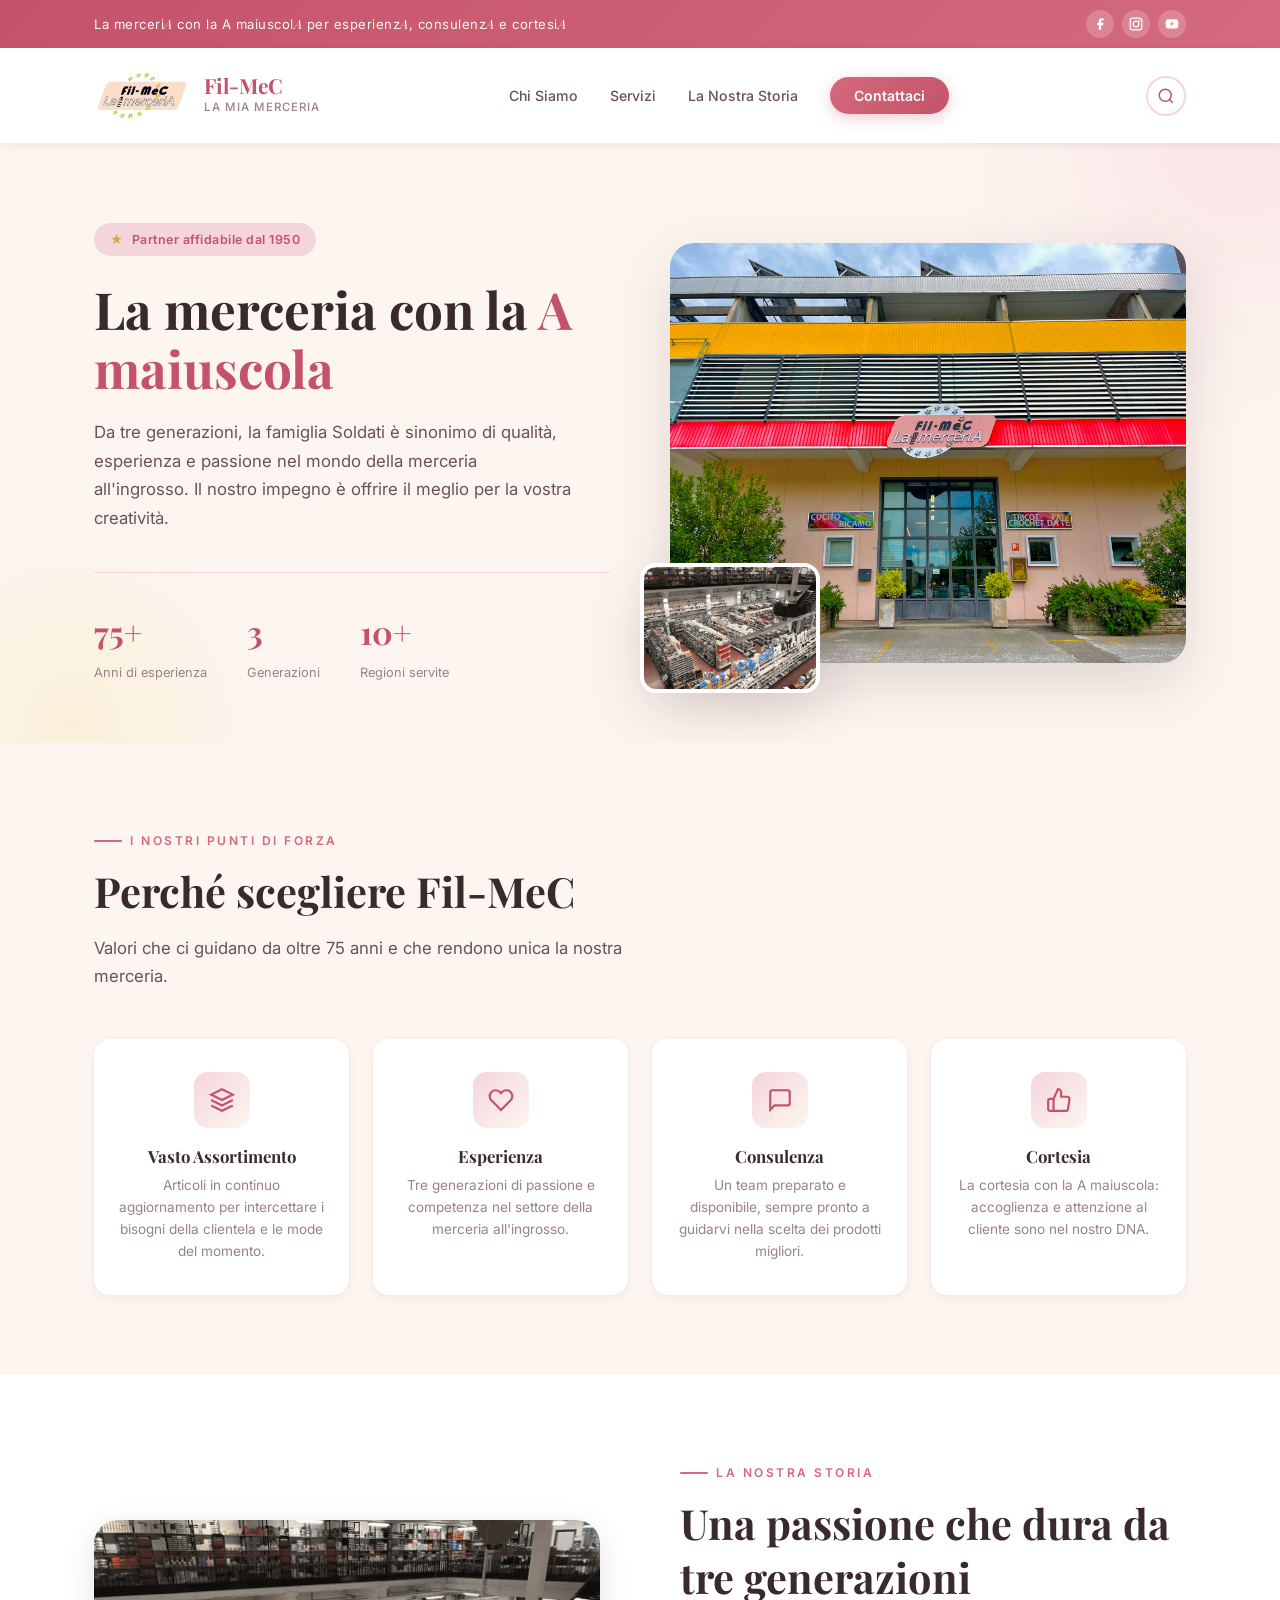
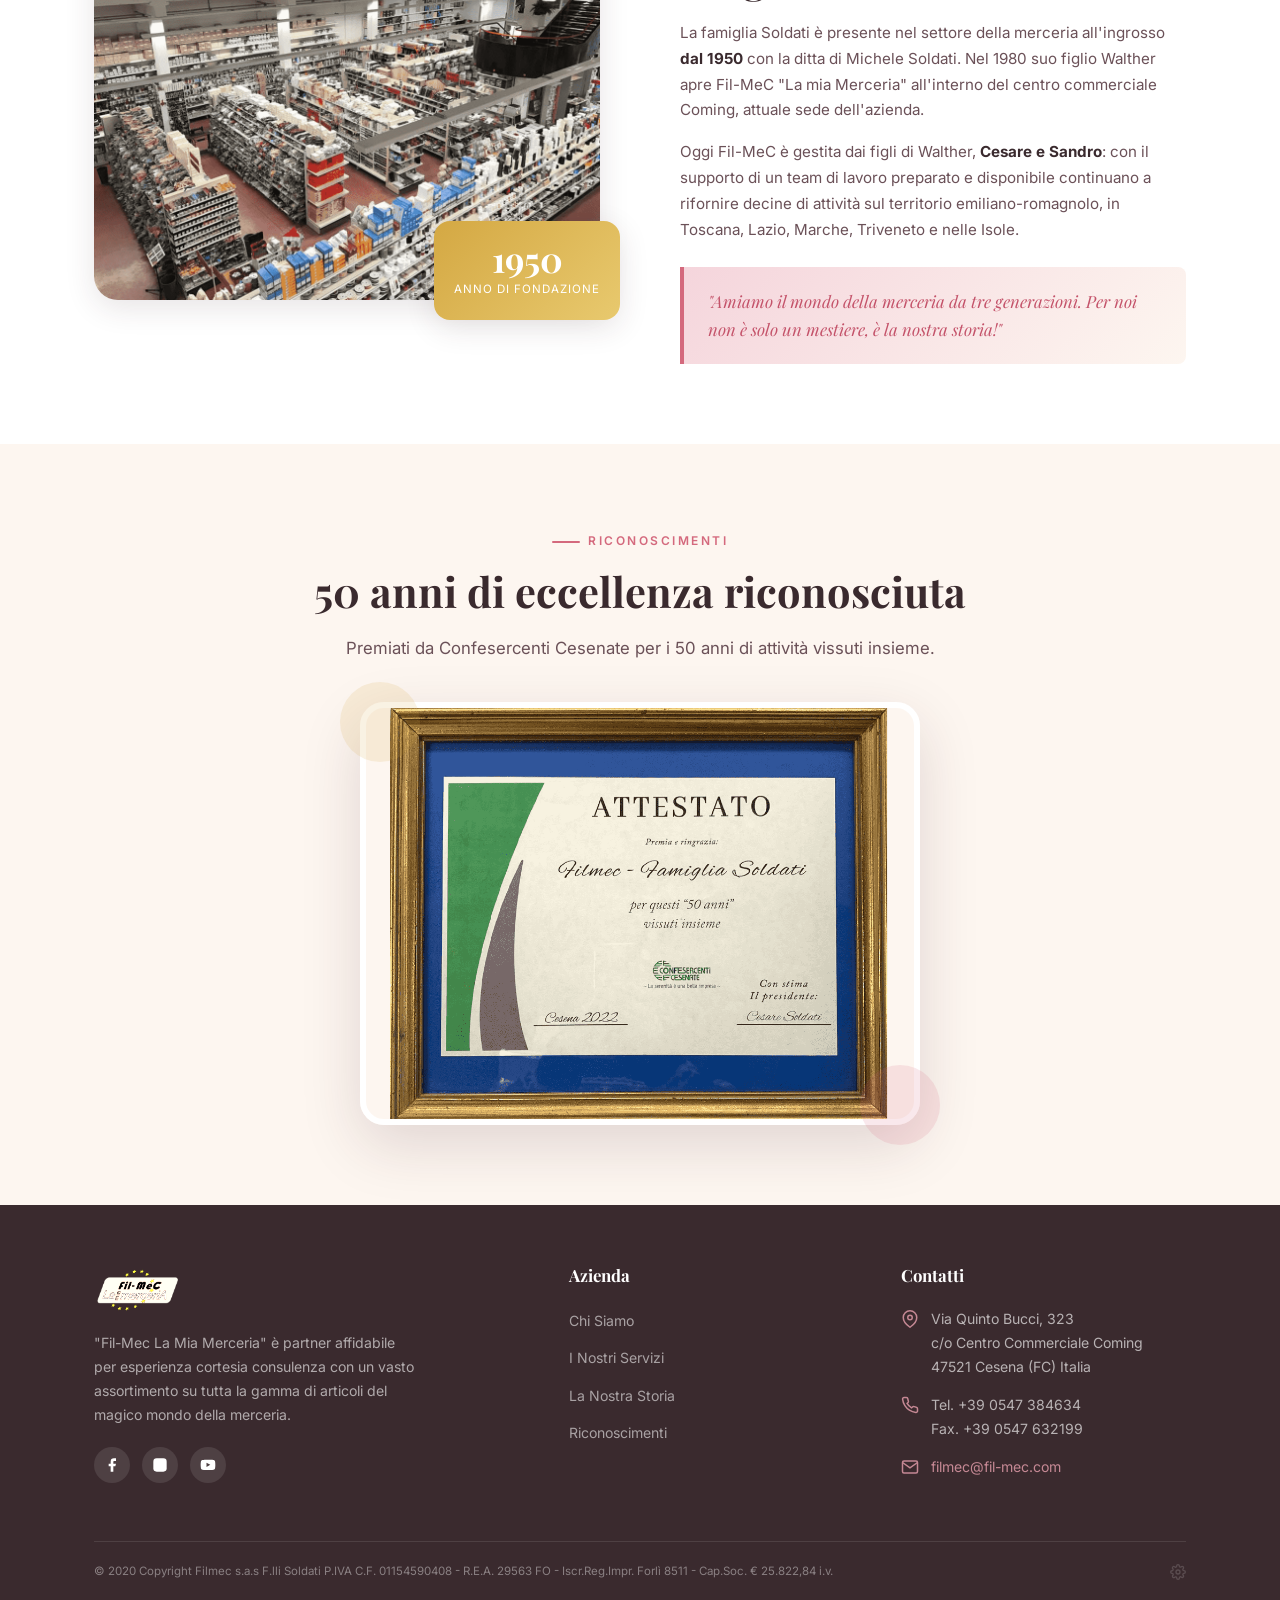
==== index.html @ 7000df86 "first commit" ====
<!DOCTYPE html>
<html lang="it">

<head>
  <meta charset="UTF-8">
  <meta name="viewport" content="width=device-width, initial-scale=1.0">
  <meta name="description"
    content="Fil-MeC La Mia Merceria - Merceria all'ingrosso dal 1950. Esperienza, consulenza e cortesia da tre generazioni. Famiglia Soldati, Cesena.">
  <title>Fil-MeC | La Mia MerceriA - Dal 1950</title>
  <link rel="stylesheet" href="styles.css">
</head>

<body>


  <!-- TOPBAR -->
  <div class="topbar">
    <div class="container">
      <span class="topbar-text">La merceri<em>A</em> con la A maiuscol<em>A</em> per esperienz<em>A</em>,
        consulenz<em>A</em> e cortesi<em>A</em></span>
      <div class="topbar-socials">
        <a href="https://www.facebook.com/FilMec" aria-label="Facebook" target="_blank" rel="noopener noreferrer">
          <svg viewBox="0 0 24 24" width="14" height="14" fill="white" stroke="none">
            <path d="M18 2h-3a5 5 0 0 0-5 5v3H7v4h3v8h4v-8h3l1-4h-4V7a1 1 0 0 1 1-1h3z" />
          </svg>
        </a>
        <a href="https://www.instagram.com/filmecmerceria/" aria-label="Instagram" target="_blank" rel="noopener noreferrer">
          <svg viewBox="0 0 24 24" width="14" height="14" fill="none" stroke="white" stroke-width="2">
            <rect x="2" y="2" width="20" height="20" rx="5" />
            <circle cx="12" cy="12" r="5" />
            <circle cx="17.5" cy="6.5" r="1.5" fill="white" stroke="none" />
          </svg>
        </a>
        <a href="https://www.youtube.com/channel/UC3NHZdohU-Z2zlPI6RCaaJg" aria-label="YouTube" target="_blank" rel="noopener noreferrer">
          <svg viewBox="0 0 24 24" width="14" height="14" fill="white" stroke="none">
            <path
              d="M22.54 6.42a2.78 2.78 0 0 0-1.94-2C18.88 4 12 4 12 4s-6.88 0-8.6.46a2.78 2.78 0 0 0-1.94 2A29 29 0 0 0 1 11.75a29 29 0 0 0 .46 5.33A2.78 2.78 0 0 0 3.4 19.1c1.72.46 8.6.46 8.6.46s6.88 0 8.6-.46a2.78 2.78 0 0 0 1.94-2 29 29 0 0 0 .46-5.25 29 29 0 0 0-.46-5.43zM9.75 15.02V8.48l5.75 3.27-5.75 3.27z" />
          </svg>
        </a>
      </div>
    </div>
  </div>

  <!-- HEADER -->
  <header class="header" id="header">
    <div class="container">
      <a href="#" class="logo-wrapper">
        <img src="assets/logo.png" alt="Fil-MeC Logo">
        <div class="logo-text">
          <span class="brand-name">Fil-MeC</span>
          <span class="brand-sub">La Mia MerceriA</span>
        </div>
      </a>
      <nav>
        <ul class="nav-links" id="navLinks">
          <li><a href="#chi-siamo">Chi Siamo</a></li>
          <li><a href="#servizi">Servizi</a></li>
          <li><a href="#storia">La Nostra Storia</a></li>
          <li><a href="#contatti" class="nav-cta">Contattaci</a></li>
        </ul>
      </nav>
      <!-- SEARCH WIDGET -->
      <div class="search-widget" id="searchWidget">
        <button class="search-toggle" id="searchToggle" aria-label="Cerca prodotti">
          <svg viewBox="0 0 24 24" fill="none" stroke="currentColor" stroke-width="2">
            <circle cx="11" cy="11" r="8"/>
            <path d="M21 21l-4.35-4.35"/>
          </svg>
        </button>
        <div class="search-bar" id="searchBar">
          <input type="text" id="searchInput" placeholder="Cerca un prodotto..." autocomplete="off">
          <div class="search-results" id="searchResults"></div>
        </div>
      </div>
      <button class="menu-toggle" id="menuToggle" aria-label="Apri menu">
        <span></span>
        <span></span>
        <span></span>
      </button>
    </div>
    <div class="search-overlay" id="searchOverlay"></div>
  </header>

  <!-- HERO -->
  <section class="hero" id="chi-siamo">
    <div class="container">
      <div class="hero-content">
        <div class="hero-badge">
          <span class="star">★</span> Partner affidabile dal 1950
        </div>
        <h1 class="hero-title">
          La merceria con la <span class="highlight">A maiuscola</span>
        </h1>
        <p class="hero-description">
          Da tre generazioni, la famiglia Soldati è sinonimo di qualità, esperienza e passione nel mondo della merceria
          all'ingrosso. Il nostro impegno è offrire il meglio per la vostra creatività.
        </p>
        <div class="hero-stats">
          <div class="hero-stat">
            <div class="stat-number">75+</div>
            <div class="stat-label">Anni di esperienza</div>
          </div>
          <div class="hero-stat">
            <div class="stat-number">3</div>
            <div class="stat-label">Generazioni</div>
          </div>
          <div class="hero-stat">
            <div class="stat-number">10+</div>
            <div class="stat-label">Regioni servite</div>
          </div>
        </div>
      </div>
      <div class="hero-image">
        <div class="hero-image-main">
          <img src="assets/negozio-front.png" alt="Fil-MeC - Ingresso del negozio">
        </div>
        <div class="hero-image-float">
          <img src="assets/negozio-intern.png" alt="Fil-MeC - Interno del negozio" onclick="openLightbox(this)" style="cursor: zoom-in;">
        </div>
      </div>
    </div>
  </section>

  <!-- FEATURES -->
  <section class="features" id="servizi">
    <div class="container">
      <div class="reveal">
        <span class="section-label">I nostri punti di forza</span>
        <h2 class="section-title">Perché scegliere Fil-MeC</h2>
        <p class="section-subtitle">Valori che ci guidano da oltre 75 anni e che rendono unica la nostra merceria.</p>
      </div>
      <div class="features-grid">
        <div class="feature-card reveal">
          <div class="feature-icon">
            <svg viewBox="0 0 24 24">
              <path d="M12 2L2 7l10 5 10-5-10-5zM2 17l10 5 10-5M2 12l10 5 10-5" />
            </svg>
          </div>
          <h3>Vasto Assortimento</h3>
          <p>Articoli in continuo aggiornamento per intercettare i bisogni della clientela e le mode del momento.</p>
        </div>
        <div class="feature-card reveal">
          <div class="feature-icon">
            <svg viewBox="0 0 24 24">
              <path
                d="M20.84 4.61a5.5 5.5 0 0 0-7.78 0L12 5.67l-1.06-1.06a5.5 5.5 0 0 0-7.78 7.78l1.06 1.06L12 21.23l7.78-7.78 1.06-1.06a5.5 5.5 0 0 0 0-7.78z" />
            </svg>
          </div>
          <h3>Esperienza</h3>
          <p>Tre generazioni di passione e competenza nel settore della merceria all'ingrosso.</p>
        </div>
        <div class="feature-card reveal">
          <div class="feature-icon">
            <svg viewBox="0 0 24 24">
              <path d="M21 15a2 2 0 0 1-2 2H7l-4 4V5a2 2 0 0 1 2-2h14a2 2 0 0 1 2 2z" />
            </svg>
          </div>
          <h3>Consulenza</h3>
          <p>Un team preparato e disponibile, sempre pronto a guidarvi nella scelta dei prodotti migliori.</p>
        </div>
        <div class="feature-card reveal">
          <div class="feature-icon">
            <svg viewBox="0 0 24 24">
              <path
                d="M14 9V5a3 3 0 0 0-3-3l-4 9v11h11.28a2 2 0 0 0 2-1.7l1.38-9a2 2 0 0 0-2-2.3zM7 22H4a2 2 0 0 1-2-2v-7a2 2 0 0 1 2-2h3" />
            </svg>
          </div>
          <h3>Cortesia</h3>
          <p>La cortesia con la A maiuscola: accoglienza e attenzione al cliente sono nel nostro DNA.</p>
        </div>
      </div>
    </div>
  </section>

  <!-- STORIA -->
  <section class="storia" id="storia">
    <div class="container">
      <div class="storia-images reveal">
        <div class="storia-img-main">
          <img src="assets/negozio-intern.png" alt="Interno del negozio Fil-MeC" onclick="openLightbox(this)" style="cursor: zoom-in;">
        </div>
        <div class="storia-img-badge">
          <div class="badge-number">1950</div>
          <div class="badge-text">Anno di fondazione</div>
        </div>
      </div>
      <div class="storia-content reveal">
        <span class="section-label">La nostra storia</span>
        <h2 class="section-title">Una passione che dura da tre generazioni</h2>
        <p class="storia-text">
          La famiglia Soldati è presente nel settore della merceria all'ingrosso <strong>dal 1950</strong> con la ditta
          di Michele Soldati. Nel 1980 suo figlio Walther apre Fil-MeC "La mia Merceria" all'interno del centro
          commerciale Coming, attuale sede dell'azienda.
        </p>
        <p class="storia-text">
          Oggi Fil-MeC è gestita dai figli di Walther, <strong>Cesare e Sandro</strong>: con il supporto di un team di
          lavoro preparato e disponibile continuano a rifornire decine di attività sul territorio emiliano-romagnolo, in
          Toscana, Lazio, Marche, Triveneto e nelle Isole.
        </p>
        <blockquote class="storia-quote">
          "Amiamo il mondo della merceria da tre generazioni. Per noi non è solo un mestiere, è la nostra storia!"
        </blockquote>
      </div>
    </div>
  </section>

  <!-- ATTESTATO -->
  <section class="attestato reveal" id="attestato">
    <div class="container">
      <span class="section-label">Riconoscimenti</span>
      <h2 class="section-title">50 anni di eccellenza riconosciuta</h2>
      <p class="section-subtitle" style="margin: 0 auto;">Premiati da Confesercenti Cesenate per i 50 anni di attività
        vissuti insieme.</p>
      <div class="attestato-wrapper">
        <div class="attestato-decoration top-left"></div>
        <div class="attestato-decoration bottom-right"></div>
        <div class="attestato-img">
          <img src="assets/attestato.png" alt="Attestato Confesercenti - 50 anni di attività">
        </div>
      </div>
    </div>
  </section>

  <!-- FOOTER -->
  <footer class="footer" id="contatti">
    <div class="container">
      <div class="footer-grid">
        <!-- Brand Column -->
        <div class="footer-brand">
          <div class="logo-wrapper">
            <img src="assets/logo.png" alt="Fil-MeC Logo">
          </div>
          <p>"Fil-Mec La Mia Merceria" è partner affidabile per esperienza cortesia consulenza con un vasto assortimento
            su tutta la gamma di articoli del magico mondo della merceria.</p>
          <div class="footer-socials">
            <a href="https://www.facebook.com/FilMec" aria-label="Facebook" target="_blank" rel="noopener noreferrer">
              <svg viewBox="0 0 24 24">
                <path d="M18 2h-3a5 5 0 0 0-5 5v3H7v4h3v8h4v-8h3l1-4h-4V7a1 1 0 0 1 1-1h3z" />
              </svg>
            </a>
            <a href="https://www.instagram.com/filmecmerceria/" aria-label="Instagram" target="_blank" rel="noopener noreferrer">
              <svg viewBox="0 0 24 24">
                <rect x="2" y="2" width="20" height="20" rx="5" />
                <circle cx="12" cy="12" r="5" />
                <circle cx="17.5" cy="6.5" r="1.5" />
              </svg>
            </a>
            <a href="https://www.youtube.com/channel/UC3NHZdohU-Z2zlPI6RCaaJg" aria-label="YouTube" target="_blank" rel="noopener noreferrer">
              <svg viewBox="0 0 24 24">
                <path
                  d="M22.54 6.42a2.78 2.78 0 0 0-1.94-2C18.88 4 12 4 12 4s-6.88 0-8.6.46a2.78 2.78 0 0 0-1.94 2A29 29 0 0 0 1 11.75a29 29 0 0 0 .46 5.33A2.78 2.78 0 0 0 3.4 19.1c1.72.46 8.6.46 8.6.46s6.88 0 8.6-.46a2.78 2.78 0 0 0 1.94-2 29 29 0 0 0 .46-5.25 29 29 0 0 0-.46-5.43zM9.75 15.02V8.48l5.75 3.27-5.75 3.27z" />
              </svg>
            </a>
          </div>
        </div>
        <!-- Azienda Column -->
        <div>
          <h4 class="footer-title">Azienda</h4>
          <ul class="footer-links">
            <li><a href="#chi-siamo">Chi Siamo</a></li>
            <li><a href="#servizi">I Nostri Servizi</a></li>
            <li><a href="#storia">La Nostra Storia</a></li>
            <li><a href="#attestato">Riconoscimenti</a></li>
          </ul>
        </div>
        <!-- Contatti Column -->
        <div>
          <h4 class="footer-title">Contatti</h4>
          <div class="footer-contact-item">
            <svg viewBox="0 0 24 24" fill="none" stroke="currentColor" stroke-width="2">
              <path d="M21 10c0 7-9 13-9 13s-9-6-9-13a9 9 0 0 1 18 0z" />
              <circle cx="12" cy="10" r="3" />
            </svg>
            <span>Via Quinto Bucci, 323<br>c/o Centro Commerciale Coming<br>47521 Cesena (FC) Italia</span>
          </div>
          <div class="footer-contact-item">
            <svg viewBox="0 0 24 24" fill="none" stroke="currentColor" stroke-width="2">
              <path
                d="M22 16.92v3a2 2 0 0 1-2.18 2 19.79 19.79 0 0 1-8.63-3.07 19.5 19.5 0 0 1-6-6 19.79 19.79 0 0 1-3.07-8.67A2 2 0 0 1 4.11 2h3a2 2 0 0 1 2 1.72 12.84 12.84 0 0 0 .7 2.81 2 2 0 0 1-.45 2.11L8.09 9.91a16 16 0 0 0 6 6l1.27-1.27a2 2 0 0 1 2.11-.45 12.84 12.84 0 0 0 2.81.7A2 2 0 0 1 22 16.92z" />
            </svg>
            <span>Tel. +39 0547 384634<br>Fax. +39 0547 632199</span>
          </div>
          <div class="footer-contact-item">
            <svg viewBox="0 0 24 24" fill="none" stroke="currentColor" stroke-width="2">
              <path d="M4 4h16c1.1 0 2 .9 2 2v12c0 1.1-.9 2-2 2H4c-1.1 0-2-.9-2-2V6c0-1.1.9-2 2-2z" />
              <polyline points="22,6 12,13 2,6" />
            </svg>
            <a href="mailto:filmec@fil-mec.com">filmec@fil-mec.com</a>
          </div>
        </div>
      </div>
      <div class="footer-bottom" style="display: flex; justify-content: space-between; align-items: center; flex-wrap: wrap; gap: 10px; padding: 20px 0;">
        <span>&copy; 2020 Copyright Filmec s.a.s F.lli Soldati P.IVA C.F. 01154590408 - R.E.A. 29563 FO - Iscr.Reg.Impr. Forlì 8511 - Cap.Soc. &euro; 25.822,84 i.v.</span>
        <a href="#admin" class="admin-link-discreet" id="adminLinkDiscreet" aria-label="Area Riservata">
          <svg viewBox="0 0 24 24" width="16" height="16" fill="none" stroke="currentColor" stroke-width="2" style="opacity: 0.4; transition: opacity 0.3s, transform 0.3s; vertical-align: middle;">
            <circle cx="12" cy="12" r="3"/>
            <path d="M19.4 15a1.65 1.65 0 0 0 .33 1.82l.06.06a2 2 0 1 1-2.83 2.83l-.06-.06a1.65 1.65 0 0 0-1.82-.33 1.65 1.65 0 0 0-1 1.51V21a2 2 0 0 1-4 0v-.09A1.65 1.65 0 0 0 9 19.4a1.65 1.65 0 0 0-1.82.33l-.06.06a2 2 0 1 1-2.83-2.83l.06-.06a1.65 1.65 0 0 0 .33-1.82 1.65 1.65 0 0 0-1.51-1H3a2 2 0 0 1 0-4h.09A1.65 1.65 0 0 0 4.6 9a1.65 1.65 0 0 0-.33-1.82l-.06-.06a2 2 0 1 1 2.83-2.83l.06.06a1.65 1.65 0 0 0 1.82.33H9a1.65 1.65 0 0 0 1-1.51V3a2 2 0 0 1 4 0v.09a1.65 1.65 0 0 0 1 1.51 1.65 1.65 0 0 0 1.82-.33l.06-.06a2 2 0 1 1 2.83 2.83l-.06.06a1.65 1.65 0 0 0-.33 1.82V9a1.65 1.65 0 0 0 1.51 1H21a2 2 0 0 1 0 4h-.09a1.65 1.65 0 0 0-1.51 1z"/>
          </svg>
        </a>
      </div>
    </div>
  </footer>

  <!-- ===== IMAGE LIGHTBOX ===== -->
  <div class="lightbox-overlay" id="lightboxOverlay" onclick="closeLightbox()">
    <button class="lightbox-close" onclick="closeLightbox()" aria-label="Chiudi">&times;</button>
    <div class="lightbox-inner" onclick="event.stopPropagation()">
      <img id="lightboxImg" src="" alt="">
    </div>
  </div>

  <!-- ===== PRODUCT DETAIL POPUP ===== -->
  <div class="product-popup-overlay" id="productPopupOverlay" onclick="closeProductPopup(event)">
    <div class="product-popup" id="productPopup">
      <div class="product-popup-image">
        <img id="popupImage" src="" alt="">
        <div class="product-popup-image-overlay"></div>
        <span class="product-popup-badge" id="popupCategory"></span>
        <button class="product-popup-close" onclick="closeProductPopupDirect()" aria-label="Chiudi">&times;</button>
      </div>
      <div class="product-popup-body">
        <div class="product-popup-meta">
          <span class="product-popup-category" id="popupCategoryMeta"></span>
          <span class="product-popup-code" id="popupCode"></span>
        </div>
        <h2 class="product-popup-title" id="popupTitle"></h2>
        <p class="product-popup-description" id="popupDesc"></p>
        <div class="product-popup-footer">
          <div class="product-popup-price">
            <span class="product-popup-price-label">Prezzo</span>
            <span class="product-popup-price-value" id="popupPrice"></span>
          </div>
          <a href="#contatti" class="product-popup-cta" onclick="closeProductPopupDirect()">
            <svg viewBox="0 0 24 24" width="16" height="16" fill="none" stroke="currentColor" stroke-width="2">
              <path d="M22 16.92v3a2 2 0 0 1-2.18 2 19.79 19.79 0 0 1-8.63-3.07A19.5 19.5 0 0 1 4.82 12.7a19.79 19.79 0 0 1-3.07-8.67A2 2 0 0 1 3.77 2h3a2 2 0 0 1 2 1.72c.127.96.361 1.903.7 2.81a2 2 0 0 1-.45 2.11L8.09 9.91a16 16 0 0 0 6 6l1.27-1.27a2 2 0 0 1 2.11-.45c.907.339 1.85.573 2.81.7A2 2 0 0 1 22 16.92z"/>
            </svg>
            Richiedi Informazioni
          </a>
        </div>
      </div>
    </div>
  </div>

  <!-- ================= AREA ADMIN MARKUP ================= -->
  <!-- MODAL ACCESSO ADMIN -->
  <div class="admin-modal" id="adminLoginModal">
    <div class="admin-modal-content login-content">
      <div class="admin-modal-header">
        <h3>Area Riservata Admin</h3>
        <button class="admin-modal-close" onclick="closeAdminLogin()">&times;</button>
      </div>
      <div class="admin-modal-body">
        <p>Inserisci la password di sicurezza per accedere alla gestione dei prodotti.</p>
        <div class="form-group">
          <label for="adminPassword">Chiave d'Accesso</label>
          <input type="password" id="adminPassword" placeholder="••••••••" autocomplete="current-password">
          <div class="error-message" id="loginErrorMessage">Password non corretta. Riprova.</div>
        </div>
        <button class="btn btn-gold" style="width:100%; margin-top: 10px;" onclick="submitAdminLogin()">Accedi</button>
      </div>
    </div>
  </div>

  <!-- PANNELLO DASHBOARD ADMIN PRINCIPALE -->
  <div class="admin-panel-overlay" id="adminPanel">
    <div class="admin-panel-container">
      <!-- Admin Header -->
      <header class="admin-header">
        <div class="admin-brand">
          <img src="assets/logo.png" alt="Fil-MeC Logo" class="admin-logo-img">
          <div>
            <h2>Fil-MeC | Dashboard Prodotti</h2>
            <span>Pannello di Controllo e Selezione Ricerca</span>
          </div>
        </div>
        <div class="admin-header-actions">
          <button class="btn btn-outline btn-sm" onclick="closeAdminDashboard()">Esci dalla Dashboard</button>
        </div>
      </header>

      <!-- Stats Grid -->
      <div class="admin-stats-grid">
        <div class="admin-stat-card">
          <div class="admin-stat-icon font-gold">
            <svg viewBox="0 0 24 24" width="22" height="22" fill="none" stroke="currentColor" stroke-width="2">
              <path d="M21 16V8a2 2 0 0 0-1-1.73l-7-4a2 2 0 0 0-2 0l-7 4A2 2 0 0 0 3 8v8a2 2 0 0 0 1 1.73l7 4a2 2 0 0 0 2 0l7-4A2 2 0 0 0 21 16z"/>
            </svg>
          </div>
          <div class="admin-stat-info">
            <span class="admin-stat-val" id="statTotalProducts">0</span>
            <span class="admin-stat-label">Prodotti Totali</span>
          </div>
        </div>
        <div class="admin-stat-card">
          <div class="admin-stat-icon text-success">
            <svg viewBox="0 0 24 24" width="22" height="22" fill="none" stroke="currentColor" stroke-width="2">
              <path d="M22 11.08V12a10 10 0 1 1-5.93-9.14"/>
              <polyline points="22 4 12 14.01 9 11.01"/>
            </svg>
          </div>
          <div class="admin-stat-info">
            <span class="admin-stat-val" id="statActiveProducts">0</span>
            <span class="admin-stat-label">Visibili in Ricerca</span>
          </div>
        </div>
        <div class="admin-stat-card">
          <div class="admin-stat-icon text-danger">
            <svg viewBox="0 0 24 24" width="22" height="22" fill="none" stroke="currentColor" stroke-width="2">
              <circle cx="12" cy="12" r="10"/>
              <line x1="15" y1="9" x2="9" y2="15"/>
              <line x1="9" y1="9" x2="15" y2="15"/>
            </svg>
          </div>
          <div class="admin-stat-info">
            <span class="admin-stat-val" id="statHiddenProducts">0</span>
            <span class="admin-stat-label">Nascosti da Ricerca</span>
          </div>
        </div>
      </div>

      <!-- Controls & Actions Bar -->
      <div class="admin-controls-bar">
        <div class="admin-filters">
          <div class="search-input-wrapper">
            <input type="text" id="adminSearchInput" placeholder="Filtra per nome o codice..." oninput="filterAdminProducts()">
            <svg viewBox="0 0 24 24" width="16" height="16" fill="none" stroke="currentColor" stroke-width="2" class="search-icon-inner">
              <circle cx="11" cy="11" r="8"/>
              <path d="M21 21l-4.35-4.35"/>
            </svg>
          </div>
          <select id="adminCategorySelect" onchange="filterAdminProducts()">
            <option value="ALL">Tutte le Categorie</option>
            <option value="Fili">Fili</option>
            <option value="Bottoni">Bottoni</option>
            <option value="Cerniere">Cerniere</option>
            <option value="Nastri">Nastri</option>
            <option value="Forbici">Forbici</option>
            <option value="Aghi e Spille">Aghi e Spille</option>
            <option value="Elastici">Elastici</option>
            <option value="Uncinetti e Ferri">Uncinetti e Ferri</option>
            <option value="Accessori">Accessori</option>
          </select>
        </div>
        <div class="admin-actions">
          <button class="btn btn-gold btn-sm" onclick="openAddProductModal()">
            <svg viewBox="0 0 24 24" width="14" height="14" fill="none" stroke="currentColor" stroke-width="2" style="margin-right: 5px; vertical-align: middle;">
              <line x1="12" y1="5" x2="12" y2="19"/>
              <line x1="5" y1="12" x2="19" y2="12"/>
            </svg> Aggiungi Prodotto
          </button>
          <button class="btn btn-outline btn-sm" onclick="exportProductsJSON()">
            <svg viewBox="0 0 24 24" width="14" height="14" fill="none" stroke="currentColor" stroke-width="2" style="margin-right: 5px; vertical-align: middle;">
              <path d="M21 15v4a2 2 0 0 1-2 2H5a2 2 0 0 1-2-2v-4"/>
              <polyline points="7 10 12 15 17 10"/>
              <line x1="12" y1="15" x2="12" y2="3"/>
            </svg> Esporta (JSON)
          </button>
          <button class="btn btn-outline btn-sm" onclick="openImportModal()">
            <svg viewBox="0 0 24 24" width="14" height="14" fill="none" stroke="currentColor" stroke-width="2" style="margin-right: 5px; vertical-align: middle;">
              <path d="M21 15v4a2 2 0 0 1-2 2H5a2 2 0 0 1-2-2v-4"/>
              <polyline points="17 8 12 3 7 8"/>
              <line x1="12" y1="3" x2="12" y2="15"/>
            </svg> Importa (JSON)
          </button>
          <button class="btn btn-danger-outline btn-sm" onclick="triggerResetToDefault()">
            <svg viewBox="0 0 24 24" width="14" height="14" fill="none" stroke="currentColor" stroke-width="2" style="margin-right: 5px; vertical-align: middle;">
              <path d="M21.5 2v6h-6M21.34 15.57a10 10 0 1 1-.57-8.38l5.67-5.67"/>
            </svg> Ripristina
          </button>
        </div>
      </div>

      <!-- Products Display Table -->
      <div class="admin-table-container">
        <table class="admin-products-table" id="adminProductsTable">
          <thead>
            <tr>
              <th width="80">Foto</th>
              <th width="150">Codice</th>
              <th>Nome Prodotto</th>
              <th width="150">Categoria</th>
              <th width="100">Prezzo</th>
              <th width="120">Visibilità</th>
              <th width="100">Azioni</th>
            </tr>
          </thead>
          <tbody id="adminProductsList">
            <!-- Dynamically injected rows -->
          </tbody>
        </table>
      </div>
    </div>
  </div>

  <!-- MODAL INSERIMENTO/MODIFICA PRODOTTO -->
  <div class="admin-modal" id="productFormModal">
    <div class="admin-modal-content">
      <div class="admin-modal-header">
        <h3 id="productModalTitle">Nuovo Prodotto</h3>
        <button class="admin-modal-close" onclick="closeProductModal()">&times;</button>
      </div>
      <div class="admin-modal-body">
        <form id="productForm" onsubmit="saveProduct(event)">
          <input type="hidden" id="formOriginalCode">
          <div class="form-row">
            <div class="form-group half">
              <label for="prodCode">Codice Prodotto *</label>
              <input type="text" id="prodCode" placeholder="FM-FIL-999" required>
            </div>
            <div class="form-group half">
              <label for="prodCategory">Categoria *</label>
              <select id="prodCategory" required>
                <option value="Fili">Fili</option>
                <option value="Bottoni">Bottoni</option>
                <option value="Cerniere">Cerniere</option>
                <option value="Nastri">Nastri</option>
                <option value="Forbici">Forbici</option>
                <option value="Aghi e Spille">Aghi e Spille</option>
                <option value="Elastici">Elastici</option>
                <option value="Uncinetti e Ferri">Uncinetti e Ferri</option>
                <option value="Accessori">Accessori</option>
                <option value="Altro">Altro</option>
              </select>
            </div>
          </div>
          <div class="form-group">
            <label for="prodName">Nome Prodotto *</label>
            <input type="text" id="prodName" placeholder="es. Spilli Colorati Extra-Fine" required>
          </div>
          <div class="form-row">
            <div class="form-group half">
              <label for="prodPrice">Prezzo (€) *</label>
              <input type="number" id="prodPrice" step="0.01" min="0" placeholder="0.00" required>
            </div>
            <div class="form-group half">
              <label for="prodImageSelect">Immagine Predefinita</label>
              <select id="prodImageSelect" onchange="syncProductImageInput()">
                <option value="assets/prod-fili-cucito.png">Fili standard</option>
                <option value="assets/prod-bottoni.png">Bottoni standard</option>
                <option value="assets/prod-cerniere.png">Cerniere standard</option>
                <option value="assets/prod-nastri.png">Nastri standard</option>
                <option value="assets/prod-forbici.png">Forbici standard</option>
                <option value="assets/prod-aghi.png">Aghi standard</option>
                <option value="assets/prod-elastici.png">Elastici standard</option>
                <option value="assets/prod-uncinetti.png">Uncinetti standard</option>
                <option value="CUSTOM">Indirizzo personalizzato...</option>
              </select>
              <input type="text" id="prodImageCustom" placeholder="assets/custom-img.png" style="display:none; margin-top:8px;">
            </div>
          </div>
          <div class="form-group">
            <label for="prodDesc">Descrizione</label>
            <textarea id="prodDesc" rows="3" placeholder="Scrivi una breve descrizione delle caratteristiche del prodotto..."></textarea>
          </div>
          <div class="form-group checkbox-group">
            <label class="switch-container">
              <input type="checkbox" id="prodVisible" checked>
              <span class="switch-slider"></span>
            </label>
            <span class="checkbox-label" onclick="document.getElementById('prodVisible').click()">Mostra questo prodotto nella barra di ricerca pubblica</span>
          </div>
          <div class="form-actions">
            <button type="button" class="btn btn-outline" onclick="closeProductModal()">Annulla</button>
            <button type="submit" class="btn btn-gold">Salva Prodotto</button>
          </div>
        </form>
      </div>
    </div>
  </div>

  <!-- MODAL IMPORTAZIONE JSON -->
  <div class="admin-modal" id="importModal">
    <div class="admin-modal-content">
      <div class="admin-modal-header">
        <h3>Importa Database Prodotti (JSON)</h3>
        <button class="admin-modal-close" onclick="closeImportModal()">&times;</button>
      </div>
      <div class="admin-modal-body">
        <p>Incolla qui sotto il contenuto del file JSON o dell'esportazione precedente per sovrascrivere o caricare l'elenco dei prodotti.</p>
        <div class="form-group">
          <textarea id="importTextarea" rows="10" placeholder="[{ &quot;code&quot;: &quot;...&quot;, &quot;name&quot;: &quot;...&quot;, ... }]" style="font-family: monospace; font-size: 11px; width: 100%; box-sizing: border-box; padding: 10px; border-radius: 6px; border: 1px solid rgba(255,255,255,0.1); background: rgba(0,0,0,0.3); color: #fff;"></textarea>
          <div class="error-message" id="importErrorMessage">Formato JSON non valido. Controlla la sintassi.</div>
        </div>
        <div class="form-actions">
          <button class="btn btn-outline" onclick="closeImportModal()">Annulla</button>
          <button class="btn btn-gold" onclick="submitImportJSON()">Carica Database</button>
        </div>
      </div>
    </div>
  </div>

  <script src="products.js"></script>
  <script>
    // Mobile menu toggle
    const menuToggle = document.getElementById('menuToggle');
    const navLinks = document.getElementById('navLinks');
    menuToggle.addEventListener('click', () => {
      navLinks.classList.toggle('open');
    });

    // Scroll reveal animation
    const revealElements = document.querySelectorAll('.reveal');
    const revealObserver = new IntersectionObserver((entries) => {
      entries.forEach((entry, index) => {
        if (entry.isIntersecting) {
          setTimeout(() => {
            entry.target.classList.add('visible');
          }, index * 100);
          revealObserver.unobserve(entry.target);
        }
      });
    }, { threshold: 0.15 });

    revealElements.forEach(el => revealObserver.observe(el));

    // Smooth scroll for nav links
    document.querySelectorAll('a[href^="#"]').forEach(anchor => {
      anchor.addEventListener('click', function (e) {
        e.preventDefault();
        const target = document.querySelector(this.getAttribute('href'));
        if (target) {
          target.scrollIntoView({ behavior: 'smooth', block: 'start' });
          navLinks.classList.remove('open');
        }
      });
    });

    // ===== SEARCH WIDGET =====
    const searchWidget = document.getElementById('searchWidget');
    const searchToggle = document.getElementById('searchToggle');
    const searchBar = document.getElementById('searchBar');
    const searchInput = document.getElementById('searchInput');
    const searchResults = document.getElementById('searchResults');
    const searchOverlay = document.getElementById('searchOverlay');

    function openSearch() {
      searchWidget.classList.add('open');
      searchOverlay.classList.add('visible');
      setTimeout(() => searchInput.focus(), 350);
    }

    function closeSearch() {
      searchWidget.classList.remove('open');
      searchOverlay.classList.remove('visible');
      searchInput.value = '';
      searchResults.innerHTML = '';
      searchResults.classList.remove('visible');
    }

    searchToggle.addEventListener('click', () => {
      if (searchWidget.classList.contains('open')) {
        closeSearch();
      } else {
        openSearch();
      }
    });



    document.addEventListener('keydown', (e) => {
      if (e.key === 'Escape') closeSearch();
    });

    // Search logic with debounce and active visibility filter
    let searchTimeout;
    searchInput.addEventListener('input', () => {
      clearTimeout(searchTimeout);
      searchTimeout = setTimeout(() => {
        const query = searchInput.value.trim().toLowerCase();
        if (query.length < 2) {
          searchResults.innerHTML = '';
          searchResults.classList.remove('visible');
          return;
        }

        // Filtra escludendo i prodotti con visible === false
        const matches = products.filter(p =>
          (p.visible !== false) && (
            p.name.toLowerCase().includes(query) ||
            p.description.toLowerCase().includes(query) ||
            p.code.toLowerCase().includes(query) ||
            p.category.toLowerCase().includes(query)
          )
        ).slice(0, 6);

        if (matches.length === 0) {
          searchResults.innerHTML = '<div class="search-no-results">Nessun prodotto trovato</div>';
          searchResults.classList.add('visible');
          return;
        }

        searchResults.innerHTML = matches.map(p => `
          <div class="search-result-card" onclick="openProductPopup('${p.code}')">
            <div class="search-result-img">
              <img src="${p.image}" alt="${p.name}">
            </div>
            <div class="search-result-info">
              <span class="search-result-category">${p.category}</span>
              <h4 class="search-result-name">${highlightMatch(p.name, query)}</h4>
              <p class="search-result-desc">${p.description}</p>
              <div class="search-result-meta">
                <span class="search-result-price">&euro; ${p.price.toFixed(2)}</span>
                <span class="search-result-code">${p.code}</span>
              </div>
            </div>
          </div>
        `).join('');
        searchResults.classList.add('visible');
      }, 200);
    });

    function highlightMatch(text, query) {
      const regex = new RegExp(`(${query.replace(/[.*+?^${}()|[\]\\]/g, '\\$&')})`, 'gi');
      return text.replace(regex, '<mark>$1</mark>');
    }

    // ===== PRODUCT DETAIL POPUP =====
    const productPopupOverlay = document.getElementById('productPopupOverlay');

    function openProductPopup(code) {
      const p = products.find(prod => prod.code === code);
      if (!p) return;

      document.getElementById('popupImage').src = p.image;
      document.getElementById('popupImage').alt = p.name;
      document.getElementById('popupCategory').textContent = p.category;
      document.getElementById('popupCategoryMeta').textContent = p.category;
      document.getElementById('popupCode').textContent = p.code;
      document.getElementById('popupTitle').textContent = p.name;
      document.getElementById('popupDesc').textContent = p.description || 'Nessuna descrizione disponibile.';
      document.getElementById('popupPrice').textContent = '\u20ac ' + p.price.toFixed(2);

      productPopupOverlay.classList.add('open');
      document.body.style.overflow = 'hidden';

      // Chiude anche la barra di ricerca
      closeSearch();
    }

    function closeProductPopupDirect() {
      productPopupOverlay.classList.remove('open');
      document.body.style.overflow = '';
    }

    function closeProductPopup(e) {
      // Chiude solo se si clicca sull'overlay, non sul popup stesso
      if (e.target === productPopupOverlay) {
        closeProductPopupDirect();
      }
    }

    // Chiude il popup con Escape (senza chiudere il sito intero se admin è aperto)
    document.addEventListener('keydown', (e) => {
      if (e.key === 'Escape' && productPopupOverlay.classList.contains('open')) {
        closeProductPopupDirect();
      }
    });

    // ===== IMAGE LIGHTBOX =====
    const lightboxOverlay = document.getElementById('lightboxOverlay');
    const lightboxImg = document.getElementById('lightboxImg');

    function openLightbox(imgEl) {
      lightboxImg.src = imgEl.src;
      lightboxImg.alt = imgEl.alt;
      lightboxOverlay.classList.add('open');
      document.body.style.overflow = 'hidden';
    }

    function closeLightbox() {
      lightboxOverlay.classList.remove('open');
      document.body.style.overflow = '';
    }

    document.addEventListener('keydown', (e) => {
      if (e.key === 'Escape' && lightboxOverlay.classList.contains('open')) {
        closeLightbox();
      }
    });

    // ============================================
    // ===== AREA ADMIN JAVASCRIPT CONTROLLER =====
    // ============================================
    const ADMIN_PASSWORD = "filmec1950";
    let isAdminAuthenticated = false;

    // Monitora il cambio hash dell'URL per gestire la navigazione dell'admin
    window.addEventListener('hashchange', checkHashRoute);
    window.addEventListener('DOMContentLoaded', checkHashRoute);

    function checkHashRoute() {
      const hash = window.location.hash;
      if (hash === '#admin') {
        const isAuth = sessionStorage.getItem('filmec_admin_auth') === 'true';
        if (isAuth) {
          isAdminAuthenticated = true;
          openAdminDashboard();
        } else {
          openAdminLoginModal();
        }
      } else {
        // Se si esce dal hash admin, chiude i pannelli admin
        document.getElementById('adminPanel').classList.remove('open');
        document.getElementById('adminLoginModal').classList.remove('open');
        document.body.style.overflow = '';
      }
    }

    // Modal Login Gestori
    function openAdminLoginModal() {
      document.getElementById('adminLoginModal').classList.add('open');
      document.getElementById('adminPassword').value = '';
      document.getElementById('loginErrorMessage').style.display = 'none';
      setTimeout(() => document.getElementById('adminPassword').focus(), 150);
    }

    function closeAdminLogin() {
      document.getElementById('adminLoginModal').classList.remove('open');
      if (window.location.hash === '#admin') {
        window.location.hash = '';
      }
    }

    function submitAdminLogin() {
      const passwordInput = document.getElementById('adminPassword').value;
      if (passwordInput === ADMIN_PASSWORD) {
        isAdminAuthenticated = true;
        sessionStorage.setItem('filmec_admin_auth', 'true');
        document.getElementById('adminLoginModal').classList.remove('open');
        openAdminDashboard();
      } else {
        document.getElementById('loginErrorMessage').style.display = 'block';
        document.getElementById('adminPassword').focus();
      }
    }

    // Aggiunge invio con il tasto Enter nel form di login
    document.getElementById('adminPassword').addEventListener('keydown', (e) => {
      if (e.key === 'Enter') submitAdminLogin();
    });

    // Dashboard Admin
    function openAdminDashboard() {
      document.getElementById('adminPanel').classList.add('open');
      document.body.style.overflow = 'hidden'; // Impedisce lo scroll del sito principale sotto la dashboard
      renderAdminProducts();
    }

    function closeAdminDashboard() {
      document.getElementById('adminPanel').classList.remove('open');
      document.body.style.overflow = '';
      window.location.hash = '';
    }

    // Rende dinamici i dati della dashboard e della lista dei prodotti
    function renderAdminProducts() {
      const listContainer = document.getElementById('adminProductsList');
      const searchQuery = document.getElementById('adminSearchInput').value.trim().toLowerCase();
      const catFilter = document.getElementById('adminCategorySelect').value;

      // Filtri
      let filtered = products;
      if (searchQuery) {
        filtered = filtered.filter(p =>
          p.name.toLowerCase().includes(searchQuery) ||
          p.code.toLowerCase().includes(searchQuery) ||
          p.description.toLowerCase().includes(searchQuery)
        );
      }
      if (catFilter !== 'ALL') {
        filtered = filtered.filter(p => p.category === catFilter);
      }

      // Statistiche
      const total = products.length;
      const active = products.filter(p => p.visible !== false).length;
      const hidden = products.filter(p => p.visible === false).length;

      document.getElementById('statTotalProducts').innerText = total;
      document.getElementById('statActiveProducts').innerText = active;
      document.getElementById('statHiddenProducts').innerText = hidden;

      if (filtered.length === 0) {
        listContainer.innerHTML = `
          <tr>
            <td colspan="7" style="text-align: center; padding: 40px; color: var(--text-light);">
              Nessun prodotto corrisponde ai criteri di ricerca.
            </td>
          </tr>
        `;
        return;
      }

      // Iniezione righe tabella
      listContainer.innerHTML = filtered.map(p => `
        <tr>
          <td>
            <img src="${p.image}" alt="${p.name}" class="admin-prod-img-thumb">
          </td>
          <td><strong style="color:var(--gold-light); font-family:monospace;">${p.code}</strong></td>
          <td>
            <div class="admin-prod-name">${p.name}</div>
            <div class="admin-prod-desc">${p.description || 'Nessuna descrizione.'}</div>
          </td>
          <td>
            <span class="admin-category-badge">${p.category}</span>
          </td>
          <td>
            <span class="admin-prod-price">&euro; ${p.price.toFixed(2)}</span>
          </td>
          <td>
            <label class="switch-container">
              <input type="checkbox" ${p.visible !== false ? 'checked' : ''} onchange="toggleProductVisibility('${p.code}')">
              <span class="switch-slider"></span>
            </label>
          </td>
          <td>
            <div class="admin-action-buttons">
              <button class="btn-icon-action edit-btn" onclick="openEditProductModal('${p.code}')" title="Modifica">
                <svg viewBox="0 0 24 24" width="14" height="14" fill="none" stroke="currentColor" stroke-width="2">
                  <path d="M12 20h9M16.5 3.5a2.121 2.121 0 0 1 3 3L7 19l-4 1 1-4L16.5 3.5z"/>
                </svg>
              </button>
              <button class="btn-icon-action delete-btn" onclick="triggerDeleteProduct('${p.code}')" title="Elimina">
                <svg viewBox="0 0 24 24" width="14" height="14" fill="none" stroke="currentColor" stroke-width="2">
                  <polyline points="3 6 5 6 21 6"/>
                  <path d="M19 6v14a2 2 0 0 1-2 2H7a2 2 0 0 1-2-2V6m3 0V4a2 2 0 0 1 2-2h4a2 2 0 0 1 2 2v2"/>
                </svg>
              </button>
            </div>
          </td>
        </tr>
      `).join('');
    }

    function filterAdminProducts() {
      renderAdminProducts();
    }

    // Toggle visibilità rapido dello switch
    function toggleProductVisibility(code) {
      const idx = products.findIndex(p => p.code === code);
      if (idx !== -1) {
        products[idx].visible = products[idx].visible === undefined ? false : !products[idx].visible;
        saveProductsToStorage(products);
        renderAdminProducts();
      }
    }

    // Modale Gestione Prodotto (Aggiunta/Modifica)
    function openAddProductModal() {
      document.getElementById('productForm').reset();
      document.getElementById('formOriginalCode').value = '';
      document.getElementById('productModalTitle').innerText = 'Aggiungi Nuovo Prodotto';
      document.getElementById('prodCode').disabled = false;
      document.getElementById('prodImageSelect').value = 'assets/prod-fili-cucito.png';
      document.getElementById('prodImageCustom').style.display = 'none';
      document.getElementById('prodVisible').checked = true;
      document.getElementById('productFormModal').classList.add('open');
    }

    function openEditProductModal(code) {
      const p = products.find(prod => prod.code === code);
      if (!p) return;

      document.getElementById('productForm').reset();
      document.getElementById('formOriginalCode').value = p.code;
      document.getElementById('productModalTitle').innerText = `Modifica Prodotto: ${p.code}`;

      document.getElementById('prodCode').value = p.code;
      document.getElementById('prodCode').disabled = true; // Impedisce modifica diretta del codice univoco
      document.getElementById('prodName').value = p.name;
      document.getElementById('prodCategory').value = p.category;
      document.getElementById('prodPrice').value = p.price;
      document.getElementById('prodDesc').value = p.description || '';
      document.getElementById('prodVisible').checked = p.visible !== false;

      // Gestisce selezione percorso immagine
      const presetOptions = Array.from(document.getElementById('prodImageSelect').options).map(o => o.value);
      if (presetOptions.includes(p.image)) {
        document.getElementById('prodImageSelect').value = p.image;
        document.getElementById('prodImageCustom').style.display = 'none';
      } else {
        document.getElementById('prodImageSelect').value = 'CUSTOM';
        document.getElementById('prodImageCustom').value = p.image;
        document.getElementById('prodImageCustom').style.display = 'block';
      }

      document.getElementById('productFormModal').classList.add('open');
    }

    function closeProductModal() {
      document.getElementById('productFormModal').classList.remove('open');
    }

    function syncProductImageInput() {
      const selectVal = document.getElementById('prodImageSelect').value;
      const customInput = document.getElementById('prodImageCustom');
      if (selectVal === 'CUSTOM') {
        customInput.style.display = 'block';
        customInput.required = true;
      } else {
        customInput.style.display = 'none';
        customInput.required = false;
      }
    }

    // Salva il prodotto (Invia form)
    function saveProduct(e) {
      e.preventDefault();

      const originalCode = document.getElementById('formOriginalCode').value;
      const code = document.getElementById('prodCode').value.trim().toUpperCase();
      const name = document.getElementById('prodName').value.trim();
      const category = document.getElementById('prodCategory').value;
      const price = parseFloat(document.getElementById('prodPrice').value);
      const desc = document.getElementById('prodDesc').value.trim();
      const visible = document.getElementById('prodVisible').checked;

      // Estrae percorso immagine
      const imgSelect = document.getElementById('prodImageSelect').value;
      const image = imgSelect === 'CUSTOM' ? document.getElementById('prodImageCustom').value.trim() : imgSelect;

      const productData = {
        code,
        name,
        category,
        price,
        description: desc,
        image: image || 'assets/prod-fili-cucito.png',
        visible
      };

      if (!originalCode) {
        // Aggiunta Nuovo Prodotto
        const exists = products.some(p => p.code === code);
        if (exists) {
          alert('Errore: Un prodotto con questo codice esiste già! Scegli un codice univoco.');
          return;
        }
        products.push(productData);
      } else {
        // Modifica Prodotto Esistente
        const idx = products.findIndex(p => p.code === originalCode);
        if (idx !== -1) {
          products[idx] = productData;
        }
      }

      saveProductsToStorage(products);
      closeProductModal();
      renderAdminProducts();
    }

    // Elimina Prodotto
    function triggerDeleteProduct(code) {
      const p = products.find(prod => prod.code === code);
      if (!p) return;

      const confirmDelete = confirm(`Sei sicuro di voler eliminare definitivamente il prodotto "${p.name}" (${p.code})?`);
      if (confirmDelete) {
        products = products.filter(prod => prod.code !== code);
        saveProductsToStorage(products);
        renderAdminProducts();
      }
    }

    // Esporta database JSON scaricando un file locale
    function exportProductsJSON() {
      // Clona i dati rimuovendo gli stati temporanei se non necessari o salvando il database pulito
      const dataStr = "data:text/json;charset=utf-8," + encodeURIComponent(JSON.stringify(products, null, 2));
      const downloadAnchor = document.createElement('a');
      downloadAnchor.setAttribute("href", dataStr);
      downloadAnchor.setAttribute("download", "products.json");
      document.body.appendChild(downloadAnchor);
      downloadAnchor.click();
      downloadAnchor.remove();
    }

    // Importa database JSON
    function openImportModal() {
      document.getElementById('importTextarea').value = '';
      document.getElementById('importErrorMessage').style.display = 'none';
      document.getElementById('importModal').classList.add('open');
    }

    function closeImportModal() {
      document.getElementById('importModal').classList.remove('open');
    }

    function submitImportJSON() {
      const jsonText = document.getElementById('importTextarea').value.trim();
      const errorMsg = document.getElementById('importErrorMessage');

      if (!jsonText) {
        errorMsg.innerText = 'Il campo è vuoto. Inserisci del codice JSON valido.';
        errorMsg.style.display = 'block';
        return;
      }

      try {
        const parsed = JSON.parse(jsonText);
        // Validazione minima formato database
        if (!Array.isArray(parsed)) {
          throw new Error("Il JSON deve essere un array di prodotti.");
        }
        
        // Verifica dei campi obbligatori di base
        const isValid = parsed.every(p => p.code && p.name && p.category && p.price !== undefined);
        if (!isValid) {
          throw new Error("Ogni prodotto deve contenere almeno i campi: code, name, category, price.");
        }

        // Salva i prodotti ed aggiorna
        saveProductsToStorage(parsed);
        closeImportModal();
        renderAdminProducts();
        alert('Database prodotti importato e aggiornato con successo nel browser!');
      } catch (err) {
        errorMsg.innerText = `Errore di importazione: ${err.message || 'Controlla la sintassi JSON.'}`;
        errorMsg.style.display = 'block';
      }
    }

    // Ripristina ai dati predefiniti statici
    function triggerResetToDefault() {
      const confirmReset = confirm(
        "ATTENZIONE!\nQuesta operazione eliminerà TUTTI i prodotti aggiunti e le modifiche apportate ai prezzi e alle visibilità, ripristinando il catalogo aziendale predefinito.\n\nVuoi procedere?"
      );
      if (confirmReset) {
        resetProductsToDefault();
        renderAdminProducts();
        alert("Il catalogo dei prodotti è stato ripristinato con successo ai valori originali!");
      }
    }
  </script>

</body>

</html>
---- styles.css ----
/* ===== RESET & BASE ===== */
@import url('https://fonts.googleapis.com/css2?family=Playfair+Display:ital,wght@0,400;0,700;1,400&family=Inter:wght@300;400;500;600&display=swap');

*, *::before, *::after {
  margin: 0;
  padding: 0;
  box-sizing: border-box;
}

:root {
  --rose-dark: #c4536a;
  --rose: #d4697d;
  --rose-light: #e8a0ae;
  --rose-pale: #f5d5dc;
  --cream: #fdf6f0;
  --cream-dark: #f5ece4;
  --gold: #d4a843;
  --gold-light: #e8c96e;
  --gold-pale: #f5e6b8;
  --text-dark: #3a2a2e;
  --text-medium: #6b5158;
  --text-light: #9a8288;
  --white: #ffffff;
  --shadow-sm: 0 2px 8px rgba(60, 30, 40, 0.08);
  --shadow-md: 0 8px 30px rgba(60, 30, 40, 0.12);
  --shadow-lg: 0 20px 60px rgba(60, 30, 40, 0.15);
  --radius-sm: 8px;
  --radius-md: 16px;
  --radius-lg: 24px;
  --transition: 0.3s cubic-bezier(0.4, 0, 0.2, 1);
}

html {
  scroll-behavior: smooth;
  font-size: 16px;
}

body {
  font-family: 'Inter', sans-serif;
  background-color: var(--cream);
  color: var(--text-dark);
  line-height: 1.7;
  overflow-x: hidden;
}

h1, h2, h3, h4 {
  font-family: 'Playfair Display', serif;
  line-height: 1.3;
}

img {
  max-width: 100%;
  height: auto;
  display: block;
}

a {
  text-decoration: none;
  color: inherit;
}

/* ===== UTILITY ===== */
.container {
  max-width: 1140px;
  margin: 0 auto;
  padding: 0 24px;
}

.section-label {
  display: inline-flex;
  align-items: center;
  gap: 8px;
  font-size: 0.75rem;
  font-weight: 600;
  letter-spacing: 2.5px;
  text-transform: uppercase;
  color: var(--rose);
  margin-bottom: 12px;
}

.section-label::before {
  content: '';
  width: 28px;
  height: 2px;
  background: var(--rose);
  border-radius: 2px;
}

.section-title {
  font-size: clamp(1.8rem, 4vw, 2.6rem);
  color: var(--text-dark);
  margin-bottom: 16px;
}

.section-subtitle {
  font-size: 1.05rem;
  color: var(--text-medium);
  max-width: 600px;
}

/* ===== TOPBAR ===== */
.topbar {
  background: linear-gradient(135deg, var(--rose-dark), var(--rose));
  color: var(--white);
  padding: 10px 0;
  font-size: 0.82rem;
  font-weight: 400;
  letter-spacing: 0.5px;
}

.topbar .container {
  display: flex;
  justify-content: space-between;
  align-items: center;
  flex-wrap: wrap;
  gap: 8px;
}

.topbar-text {
  opacity: 0.95;
}

.topbar-text em {
  font-style: italic;
  font-family: 'Playfair Display', serif;
}

.topbar-socials {
  display: flex;
  gap: 8px;
}

.topbar-socials a {
  width: 28px;
  height: 28px;
  border-radius: 50%;
  background: rgba(255,255,255,0.2);
  display: flex;
  align-items: center;
  justify-content: center;
  transition: var(--transition);
  font-size: 0.75rem;
}

.topbar-socials a:hover {
  background: rgba(255,255,255,0.4);
  transform: translateY(-1px);
}

/* ===== HEADER ===== */
.header {
  background: var(--white);
  padding: 20px 0;
  box-shadow: var(--shadow-sm);
  position: sticky;
  top: 0;
  z-index: 100;
  backdrop-filter: blur(10px);
  background: rgba(255,255,255,0.95);
}

.header .container {
  display: flex;
  align-items: center;
  justify-content: space-between;
}

.logo-wrapper {
  display: flex;
  align-items: center;
  gap: 14px;
}

.logo-wrapper img {
  height: 55px;
  width: auto;
}

.logo-text {
  display: flex;
  flex-direction: column;
}

.logo-text .brand-name {
  font-family: 'Playfair Display', serif;
  font-size: 1.3rem;
  font-weight: 700;
  color: var(--rose-dark);
  line-height: 1.2;
}

.logo-text .brand-sub {
  font-size: 0.72rem;
  color: var(--text-light);
  letter-spacing: 1px;
  text-transform: uppercase;
  font-weight: 500;
}

.nav-links {
  display: flex;
  list-style: none;
  gap: 32px;
  align-items: center;
}

.nav-links a {
  font-size: 0.88rem;
  font-weight: 500;
  color: var(--text-medium);
  transition: var(--transition);
  position: relative;
  padding: 4px 0;
}

.nav-links a::after {
  content: '';
  position: absolute;
  bottom: -2px;
  left: 0;
  width: 0;
  height: 2px;
  background: var(--rose);
  border-radius: 2px;
  transition: var(--transition);
}

.nav-links a:hover {
  color: var(--rose-dark);
}

.nav-links a:hover::after {
  width: 100%;
}

.nav-cta {
  background: linear-gradient(135deg, var(--rose), var(--rose-dark));
  color: var(--white) !important;
  padding: 10px 24px !important;
  border-radius: 50px;
  font-weight: 600 !important;
  transition: var(--transition);
  box-shadow: 0 4px 15px rgba(196, 83, 106, 0.3);
}

.nav-cta::after {
  display: none !important;
}

.nav-cta:hover {
  transform: translateY(-2px);
  box-shadow: 0 6px 25px rgba(196, 83, 106, 0.4);
  color: var(--white) !important;
}

/* Mobile menu toggle */
.menu-toggle {
  display: none;
  background: none;
  border: none;
  cursor: pointer;
  padding: 8px;
}

.menu-toggle span {
  display: block;
  width: 24px;
  height: 2px;
  background: var(--text-dark);
  margin: 5px 0;
  border-radius: 2px;
  transition: var(--transition);
}

/* ===== HERO ===== */
.hero {
  padding: 80px 0 60px;
  position: relative;
  overflow: hidden;
}

.hero::before {
  content: '';
  position: absolute;
  top: -50%;
  right: -20%;
  width: 600px;
  height: 600px;
  background: radial-gradient(circle, var(--rose-pale) 0%, transparent 70%);
  opacity: 0.5;
  z-index: 0;
}

.hero::after {
  content: '';
  position: absolute;
  bottom: -30%;
  left: -10%;
  width: 400px;
  height: 400px;
  background: radial-gradient(circle, var(--gold-pale) 0%, transparent 70%);
  opacity: 0.4;
  z-index: 0;
}

.hero .container {
  display: grid;
  grid-template-columns: 1fr 1fr;
  gap: 60px;
  align-items: center;
  position: relative;
  z-index: 1;
}

.hero-content {
  animation: fadeInUp 0.8s ease-out;
}

.hero-badge {
  display: inline-flex;
  align-items: center;
  gap: 8px;
  background: var(--rose-pale);
  color: var(--rose-dark);
  padding: 6px 16px;
  border-radius: 50px;
  font-size: 0.78rem;
  font-weight: 600;
  margin-bottom: 24px;
  letter-spacing: 0.5px;
}

.hero-badge .star {
  color: var(--gold);
}

.hero-title {
  font-size: clamp(2.2rem, 5vw, 3.2rem);
  color: var(--text-dark);
  margin-bottom: 20px;
  line-height: 1.15;
}

.hero-title .highlight {
  color: var(--rose-dark);
  position: relative;
}

.hero-title .highlight::after {
  content: '';
  position: absolute;
  bottom: 2px;
  left: 0;
  width: 100%;
  height: 8px;
  background: var(--rose-pale);
  z-index: -1;
  border-radius: 4px;
}

.hero-description {
  font-size: 1.05rem;
  color: var(--text-medium);
  margin-bottom: 32px;
  max-width: 480px;
}

.hero-stats {
  display: flex;
  gap: 40px;
  margin-top: 40px;
  padding-top: 32px;
  border-top: 1px solid var(--rose-pale);
}

.hero-stat .stat-number {
  font-family: 'Playfair Display', serif;
  font-size: 2rem;
  font-weight: 700;
  color: var(--rose-dark);
}

.hero-stat .stat-label {
  font-size: 0.8rem;
  color: var(--text-light);
  margin-top: 2px;
}

.hero-image {
  position: relative;
  animation: fadeInUp 0.8s ease-out 0.2s both;
}

.hero-image-main {
  border-radius: var(--radius-lg);
  overflow: hidden;
  box-shadow: var(--shadow-lg);
  position: relative;
}

.hero-image-main img {
  width: 100%;
  height: 420px;
  object-fit: cover;
  transition: transform 0.6s ease;
}

.hero-image-main:hover img {
  transform: scale(1.03);
}

.hero-image-float {
  position: absolute;
  bottom: -30px;
  left: -30px;
  width: 180px;
  height: 130px;
  border-radius: var(--radius-md);
  overflow: hidden;
  box-shadow: var(--shadow-lg);
  border: 4px solid var(--white);
  animation: float 4s ease-in-out infinite;
}

.hero-image-float img {
  width: 100%;
  height: 100%;
  object-fit: cover;
}

/* ===== FEATURES ===== */
.features {
  padding: 80px 0;
}

.features-grid {
  display: grid;
  grid-template-columns: repeat(4, 1fr);
  gap: 24px;
  margin-top: 48px;
}

.feature-card {
  background: var(--white);
  border-radius: var(--radius-md);
  padding: 32px 24px;
  text-align: center;
  box-shadow: var(--shadow-sm);
  transition: var(--transition);
  border: 1px solid transparent;
}

.feature-card:hover {
  transform: translateY(-6px);
  box-shadow: var(--shadow-md);
  border-color: var(--rose-pale);
}

.feature-icon {
  width: 56px;
  height: 56px;
  background: linear-gradient(135deg, var(--rose-pale), var(--cream));
  border-radius: 14px;
  display: flex;
  align-items: center;
  justify-content: center;
  margin: 0 auto 18px;
  font-size: 1.5rem;
  transition: var(--transition);
}

.feature-card:hover .feature-icon {
  background: linear-gradient(135deg, var(--rose), var(--rose-dark));
  transform: scale(1.08);
}

.feature-card:hover .feature-icon svg {
  stroke: var(--white);
}

.feature-icon svg {
  width: 26px;
  height: 26px;
  stroke: var(--rose-dark);
  stroke-width: 2;
  fill: none;
}

.feature-card h3 {
  font-size: 1.05rem;
  margin-bottom: 8px;
  color: var(--text-dark);
}

.feature-card p {
  font-size: 0.85rem;
  color: var(--text-light);
  line-height: 1.6;
}

/* ===== STORIA ===== */
.storia {
  padding: 80px 0;
  background: var(--white);
}

.storia .container {
  display: grid;
  grid-template-columns: 1fr 1fr;
  gap: 80px;
  align-items: center;
}

.storia-images {
  position: relative;
}

.storia-img-main {
  border-radius: var(--radius-lg);
  overflow: hidden;
  box-shadow: var(--shadow-md);
}

.storia-img-main img {
  width: 100%;
  height: 380px;
  object-fit: cover;
}

.storia-img-badge {
  position: absolute;
  bottom: -20px;
  right: -20px;
  background: linear-gradient(135deg, var(--gold), var(--gold-light));
  color: var(--white);
  padding: 20px;
  border-radius: var(--radius-md);
  text-align: center;
  box-shadow: var(--shadow-md);
  animation: float 5s ease-in-out infinite;
}

.storia-img-badge .badge-number {
  font-family: 'Playfair Display', serif;
  font-size: 2.2rem;
  font-weight: 700;
  line-height: 1;
}

.storia-img-badge .badge-text {
  font-size: 0.72rem;
  text-transform: uppercase;
  letter-spacing: 1px;
  margin-top: 4px;
}

.storia-content .section-subtitle {
  margin-bottom: 24px;
}

.storia-text {
  font-size: 0.95rem;
  color: var(--text-medium);
  margin-bottom: 16px;
}

.storia-text strong {
  color: var(--text-dark);
}

.storia-quote {
  background: linear-gradient(135deg, var(--rose-pale), var(--cream));
  border-left: 4px solid var(--rose);
  padding: 20px 24px;
  border-radius: 0 var(--radius-sm) var(--radius-sm) 0;
  margin-top: 24px;
  font-family: 'Playfair Display', serif;
  font-style: italic;
  font-size: 1.05rem;
  color: var(--rose-dark);
}

/* ===== ATTESTATO ===== */
.attestato {
  padding: 80px 0;
  text-align: center;
}

.attestato-wrapper {
  max-width: 560px;
  margin: 40px auto 0;
  position: relative;
}

.attestato-img {
  border-radius: var(--radius-lg);
  overflow: hidden;
  box-shadow: var(--shadow-lg);
  border: 6px solid var(--white);
  transition: var(--transition);
}

.attestato-img:hover {
  transform: scale(1.02);
}

.attestato-img img {
  width: 100%;
}

.attestato-decoration {
  position: absolute;
  width: 80px;
  height: 80px;
  border-radius: 50%;
  opacity: 0.15;
}

.attestato-decoration.top-left {
  top: -20px;
  left: -20px;
  background: var(--gold);
}

.attestato-decoration.bottom-right {
  bottom: -20px;
  right: -20px;
  background: var(--rose);
}

/* ===== FOOTER ===== */
.footer {
  background: var(--text-dark);
  color: rgba(255,255,255,0.8);
  padding: 60px 0 0;
}

.footer-grid {
  display: grid;
  grid-template-columns: 1.5fr 1fr 1fr;
  gap: 48px;
  padding-bottom: 48px;
  border-bottom: 1px solid rgba(255,255,255,0.1);
}

.footer-brand .logo-wrapper {
  margin-bottom: 16px;
}

.footer-brand .logo-wrapper img {
  height: 50px;
  filter: brightness(1.2);
}

.footer-brand p {
  font-size: 0.88rem;
  line-height: 1.7;
  opacity: 0.75;
  max-width: 320px;
}

.footer-title {
  font-family: 'Playfair Display', serif;
  font-size: 1.05rem;
  color: var(--white);
  margin-bottom: 20px;
}

.footer-links {
  list-style: none;
  display: flex;
  flex-direction: column;
  gap: 10px;
}

.footer-links a {
  font-size: 0.88rem;
  opacity: 0.7;
  transition: var(--transition);
  display: inline-flex;
  align-items: center;
  gap: 8px;
}

.footer-links a:hover {
  opacity: 1;
  color: var(--rose-light);
  transform: translateX(4px);
}

.footer-contact-item {
  display: flex;
  align-items: flex-start;
  gap: 12px;
  margin-bottom: 14px;
  font-size: 0.88rem;
  opacity: 0.8;
}

.footer-contact-item svg {
  width: 18px;
  height: 18px;
  stroke: var(--rose-light);
  flex-shrink: 0;
  margin-top: 3px;
}

.footer-brand .footer-socials {
  margin-top: 20px;
}

.footer-contact-item a {
  color: var(--rose-light);
  transition: var(--transition);
}

.footer-contact-item a:hover {
  color: var(--white);
}

.footer-bottom {
  padding: 20px 0;
  display: flex;
  justify-content: center;
  align-items: center;
  text-align: center;
  font-size: 0.72rem;
  opacity: 0.5;
}

.footer-socials {
  display: flex;
  gap: 12px;
}

.footer-socials a {
  width: 36px;
  height: 36px;
  border-radius: 50%;
  background: rgba(255,255,255,0.1);
  display: flex;
  align-items: center;
  justify-content: center;
  transition: var(--transition);
}

.footer-socials a:hover {
  background: var(--rose);
  transform: translateY(-3px);
}

.footer-socials a svg {
  width: 16px;
  height: 16px;
  fill: var(--white);
}

/* ===== SEARCH WIDGET ===== */
.search-widget {
  position: relative;
  display: flex;
  align-items: center;
  margin-left: 8px;
}

.search-toggle {
  width: 40px;
  height: 40px;
  background: none;
  border: 2px solid var(--rose-pale);
  border-radius: 50%;
  display: flex;
  align-items: center;
  justify-content: center;
  cursor: pointer;
  transition: var(--transition);
  flex-shrink: 0;
}

.search-toggle:hover {
  background: var(--rose-pale);
  border-color: var(--rose);
}

.search-widget.open .search-toggle {
  background: linear-gradient(135deg, var(--rose), var(--rose-dark));
  border-color: var(--rose-dark);
}

.search-toggle svg {
  width: 18px;
  height: 18px;
  stroke: var(--rose-dark);
  transition: var(--transition);
}

.search-widget.open .search-toggle svg {
  stroke: var(--white);
}

.search-bar {
  width: 0;
  overflow-x: hidden;
  overflow-y: visible;
  opacity: 0;
  transition: width 0.35s cubic-bezier(0.4, 0, 0.2, 1), opacity 0.25s ease;
  display: flex;
  flex-direction: column;
  position: relative;
  order: -1;
}

.search-widget.open .search-bar {
  width: 300px;
  opacity: 1;
  overflow: visible;
}

.search-bar input {
  width: 100%;
  padding: 10px 16px;
  border: 2px solid var(--rose-pale);
  background: var(--white);
  font-family: 'Inter', sans-serif;
  font-size: 0.88rem;
  color: var(--text-dark);
  outline: none;
  border-radius: 50px;
  transition: border-color 0.2s ease;
}

.search-bar input:focus {
  border-color: var(--rose);
}

.search-bar input::placeholder {
  color: var(--text-light);
}

.search-results {
  position: absolute;
  top: calc(100% + 8px);
  left: 0;
  right: 0;
  background: var(--white);
  max-height: 0;
  overflow-y: auto;
  transition: max-height 0.3s ease;
  border-radius: var(--radius-md);
  box-shadow: var(--shadow-lg);
  z-index: 200;
}

.search-results.visible {
  max-height: 480px;
}

.search-results::-webkit-scrollbar {
  width: 5px;
}

.search-results::-webkit-scrollbar-thumb {
  background: var(--rose-pale);
  border-radius: 10px;
}

.search-result-card {
  display: flex;
  gap: 14px;
  padding: 14px 20px;
  border-bottom: 1px solid rgba(0,0,0,0.05);
  cursor: pointer;
  transition: var(--transition);
}

.search-result-card:last-child {
  border-bottom: none;
}

.search-result-card:hover {
  background: var(--cream);
}

.search-result-img {
  width: 64px;
  height: 64px;
  border-radius: var(--radius-sm);
  overflow: hidden;
  flex-shrink: 0;
  background: var(--cream-dark);
}

.search-result-img img {
  width: 100%;
  height: 100%;
  object-fit: cover;
}

.search-result-info {
  flex: 1;
  min-width: 0;
}

.search-result-category {
  font-size: 0.65rem;
  font-weight: 600;
  text-transform: uppercase;
  letter-spacing: 1px;
  color: var(--rose);
  display: block;
  margin-bottom: 2px;
}

.search-result-name {
  font-family: 'Inter', sans-serif;
  font-size: 0.85rem;
  font-weight: 600;
  color: var(--text-dark);
  margin-bottom: 3px;
  line-height: 1.3;
}

.search-result-name mark {
  background: var(--rose-pale);
  color: var(--rose-dark);
  padding: 0 2px;
  border-radius: 2px;
}

.search-result-desc {
  font-size: 0.72rem;
  color: var(--text-light);
  line-height: 1.4;
  display: -webkit-box;
  -webkit-line-clamp: 2;
  -webkit-box-orient: vertical;
  overflow: hidden;
}

.search-result-meta {
  display: flex;
  justify-content: space-between;
  align-items: center;
  margin-top: 6px;
}

.search-result-price {
  font-size: 0.85rem;
  font-weight: 700;
  color: var(--rose-dark);
}

.search-result-code {
  font-size: 0.65rem;
  color: var(--text-light);
  font-family: monospace;
  background: var(--cream-dark);
  padding: 2px 6px;
  border-radius: 4px;
}

.search-no-results {
  padding: 24px 20px;
  text-align: center;
  font-size: 0.88rem;
  color: var(--text-light);
}

.search-overlay {
  position: fixed;
  inset: 0;
  background: rgba(58, 42, 46, 0.15);
  z-index: 99;
  opacity: 0;
  pointer-events: none;
  transition: opacity 0.3s ease;
}

.search-overlay.visible {
  opacity: 1;
}

/* ===== ANIMATIONS ===== */
@keyframes fadeInUp {
  from {
    opacity: 0;
    transform: translateY(30px);
  }
  to {
    opacity: 1;
    transform: translateY(0);
  }
}

@keyframes float {
  0%, 100% { transform: translateY(0); }
  50% { transform: translateY(-10px); }
}

/* Scroll reveal */
.reveal {
  opacity: 0;
  transform: translateY(30px);
  transition: opacity 0.7s ease, transform 0.7s ease;
}

.reveal.visible {
  opacity: 1;
  transform: translateY(0);
}

/* ===== RESPONSIVE ===== */
@media (max-width: 992px) {
  .hero .container {
    grid-template-columns: 1fr;
    gap: 40px;
    text-align: center;
  }

  .hero-description {
    margin: 0 auto 32px;
  }

  .hero-stats {
    justify-content: center;
  }

  .hero-image-float {
    left: auto;
    right: -15px;
    bottom: -15px;
  }

  .storia .container {
    grid-template-columns: 1fr;
    gap: 40px;
  }

  .features-grid {
    grid-template-columns: repeat(2, 1fr);
  }

  .footer-grid {
    grid-template-columns: 1fr;
    gap: 32px;
  }
}

@media (max-width: 768px) {
  .search-widget.open .search-bar {
    width: calc(100vw - 120px);
  }

  .nav-links {
    display: none;
  }

  .menu-toggle {
    display: block;
  }

  .nav-links.open {
    display: flex;
    flex-direction: column;
    position: absolute;
    top: 100%;
    left: 0;
    right: 0;
    background: var(--white);
    padding: 24px;
    box-shadow: var(--shadow-md);
    gap: 16px;
  }

  .topbar-text {
    font-size: 0.72rem;
  }

  .hero {
    padding: 50px 0 40px;
  }

  .hero-image-main img {
    height: 280px;
  }

  .features-grid {
    grid-template-columns: 1fr 1fr;
    gap: 16px;
  }

  .feature-card {
    padding: 24px 16px;
  }

  .storia-img-badge {
    right: 10px;
    bottom: -10px;
  }
}

@media (max-width: 480px) {
  .features-grid {
    grid-template-columns: 1fr;
  }

  .hero-stats {
    flex-direction: column;
    gap: 16px;
  }

  .footer-bottom {
    flex-direction: column;
    gap: 12px;
    text-align: center;
  }
}


/* ===== AREA ADMIN DESIGN SYSTEM ===== */
.admin-link-discreet {
  cursor: pointer;
  display: inline-flex;
  align-items: center;
  justify-content: center;
}
.admin-link-discreet:hover svg {
  opacity: 1 !important;
  color: var(--gold-light);
  transform: rotate(45deg);
}

/* Modals */
.admin-modal {
  position: fixed;
  top: 0;
  left: 0;
  width: 100%;
  height: 100%;
  background: rgba(18, 10, 12, 0.8);
  backdrop-filter: blur(8px);
  z-index: 1000;
  display: none; /* Flex when open */
  align-items: center;
  justify-content: center;
  opacity: 0;
  transition: opacity 0.3s ease;
  padding: 20px;
  overflow-y: auto;
}

.admin-modal.open {
  display: flex;
  opacity: 1;
}

.admin-modal-content {
  background: rgba(45, 30, 34, 0.95);
  border: 1px solid rgba(212, 168, 67, 0.2);
  border-radius: var(--radius-md);
  max-width: 600px;
  width: 100%;
  box-shadow: 0 20px 50px rgba(0, 0, 0, 0.5);
  color: var(--white);
  overflow: hidden;
  transform: translateY(20px);
  transition: transform 0.3s cubic-bezier(0.4, 0, 0.2, 1);
  padding: 30px;
}

.admin-modal.open .admin-modal-content {
  transform: translateY(0);
}

.admin-modal-content.login-content {
  max-width: 400px;
}

.admin-modal-header {
  display: flex;
  justify-content: space-between;
  align-items: center;
  border-bottom: 1px solid rgba(255, 255, 255, 0.1);
  padding-bottom: 15px;
  margin-bottom: 20px;
}

.admin-modal-header h3 {
  font-size: 1.3rem;
  color: var(--gold-light);
}

.admin-modal-close {
  background: none;
  border: none;
  font-size: 1.8rem;
  color: var(--text-light);
  cursor: pointer;
  transition: var(--transition);
}

.admin-modal-close:hover {
  color: var(--white);
}

.admin-modal-body p {
  font-size: 0.9rem;
  opacity: 0.8;
  margin-bottom: 20px;
  line-height: 1.6;
}

/* Forms */
.form-group {
  margin-bottom: 20px;
  display: flex;
  flex-direction: column;
}

.form-group label {
  font-size: 0.85rem;
  font-weight: 500;
  margin-bottom: 8px;
  color: var(--rose-pale);
  text-align: left;
}

.form-group input[type="text"],
.form-group input[type="password"],
.form-group input[type="number"],
.form-group select,
.form-group textarea {
  background: rgba(255, 255, 255, 0.05);
  border: 1px solid rgba(255, 255, 255, 0.1);
  border-radius: var(--radius-sm);
  padding: 12px 16px;
  color: var(--white);
  font-size: 0.95rem;
  font-family: inherit;
  transition: var(--transition);
}

.form-group input:focus,
.form-group select:focus,
.form-group textarea:focus {
  outline: none;
  border-color: var(--gold);
  background: rgba(255, 255, 255, 0.08);
  box-shadow: 0 0 0 3px rgba(212, 168, 67, 0.2);
}

.form-row {
  display: flex;
  gap: 20px;
}

.form-group.half {
  flex: 1;
}

.form-actions {
  display: flex;
  justify-content: flex-end;
  gap: 12px;
  border-top: 1px solid rgba(255, 255, 255, 0.1);
  padding-top: 20px;
  margin-top: 25px;
}

/* Switches */
.switch-container {
  position: relative;
  display: inline-block;
  width: 48px;
  height: 24px;
}

.switch-container input {
  opacity: 0;
  width: 0;
  height: 0;
}

.switch-slider {
  position: absolute;
  cursor: pointer;
  top: 0;
  left: 0;
  right: 0;
  bottom: 0;
  background-color: rgba(255, 255, 255, 0.2);
  transition: .4s;
  border-radius: 34px;
}

.switch-slider:before {
  position: absolute;
  content: "";
  height: 18px;
  width: 18px;
  left: 3px;
  bottom: 3px;
  background-color: white;
  transition: .4s;
  border-radius: 50%;
}

.switch-container input:checked + .switch-slider {
  background-color: var(--gold);
}

.switch-container input:checked + .switch-slider:before {
  transform: translateX(24px);
}

.checkbox-group {
  flex-direction: row;
  align-items: center;
  gap: 12px;
}

.checkbox-label {
  font-size: 0.9rem;
  color: var(--white);
  cursor: pointer;
}

/* Admin Dashboard Overlay */
.admin-panel-overlay {
  position: fixed;
  top: 0;
  left: 0;
  width: 100%;
  height: 100%;
  background: #191214;
  z-index: 999;
  display: none; /* Shown via block/flex */
  overflow-y: auto;
  padding: 40px 20px;
}

.admin-panel-overlay.open {
  display: block;
}

.admin-panel-container {
  max-width: 1200px;
  margin: 0 auto;
}

/* Admin Header */
.admin-header {
  display: flex;
  justify-content: space-between;
  align-items: center;
  border-bottom: 1px solid rgba(255, 255, 255, 0.1);
  padding-bottom: 25px;
  margin-bottom: 30px;
  flex-wrap: wrap;
  gap: 20px;
}

.admin-brand {
  display: flex;
  align-items: center;
  gap: 16px;
  text-align: left;
}

.admin-logo-img {
  height: 50px;
  width: auto;
  filter: brightness(1.2);
}

.admin-brand h2 {
  color: var(--white);
  font-size: 1.6rem;
  font-weight: 700;
}

.admin-brand span {
  font-size: 0.82rem;
  color: var(--gold-light);
  letter-spacing: 1px;
  text-transform: uppercase;
  display: block;
}

/* Stats */
.admin-stats-grid {
  display: grid;
  grid-template-columns: repeat(3, 1fr);
  gap: 24px;
  margin-bottom: 35px;
}

.admin-stat-card {
  background: rgba(255, 255, 255, 0.03);
  border: 1px solid rgba(255, 255, 255, 0.05);
  border-radius: var(--radius-md);
  padding: 24px;
  display: flex;
  align-items: center;
  gap: 16px;
  box-shadow: 0 10px 25px rgba(0, 0, 0, 0.2);
}

.admin-stat-icon {
  width: 50px;
  height: 50px;
  border-radius: 12px;
  background: rgba(255, 255, 255, 0.05);
  display: flex;
  align-items: center;
  justify-content: center;
}

.admin-stat-info {
  display: flex;
  flex-direction: column;
  text-align: left;
}

.admin-stat-val {
  font-size: 1.8rem;
  font-weight: 700;
  color: var(--white);
  line-height: 1.2;
}

.admin-stat-label {
  font-size: 0.8rem;
  color: var(--text-light);
  text-transform: uppercase;
  letter-spacing: 0.5px;
}

/* Controls Bar */
.admin-controls-bar {
  display: flex;
  justify-content: space-between;
  align-items: center;
  margin-bottom: 25px;
  flex-wrap: wrap;
  gap: 20px;
}

.admin-filters {
  display: flex;
  gap: 15px;
  flex: 1;
  max-width: 600px;
}

.search-input-wrapper {
  position: relative;
  flex: 1;
}

.search-input-wrapper input {
  width: 100%;
  background: rgba(255, 255, 255, 0.05);
  border: 1px solid rgba(255, 255, 255, 0.1);
  border-radius: var(--radius-sm);
  padding: 10px 16px 10px 40px;
  color: var(--white);
  font-size: 0.9rem;
  transition: var(--transition);
}

.search-input-wrapper input:focus {
  outline: none;
  border-color: var(--gold);
  background: rgba(255, 255, 255, 0.08);
}

.search-icon-inner {
  position: absolute;
  left: 14px;
  top: 50%;
  transform: translateY(-50%);
  color: rgba(255, 255, 255, 0.3);
  pointer-events: none;
}

.admin-filters select {
  background: rgba(255, 255, 255, 0.05);
  border: 1px solid rgba(255, 255, 255, 0.1);
  border-radius: var(--radius-sm);
  padding: 10px 16px;
  color: var(--white);
  font-size: 0.9rem;
  cursor: pointer;
  outline: none;
  transition: var(--transition);
}

.admin-filters select option {
  background: #191214;
  color: var(--white);
}

.admin-actions {
  display: flex;
  gap: 10px;
  flex-wrap: wrap;
}

/* Buttons */
.btn {
  display: inline-flex;
  align-items: center;
  justify-content: center;
  padding: 12px 24px;
  border-radius: 50px;
  font-size: 0.9rem;
  font-weight: 600;
  cursor: pointer;
  transition: var(--transition);
  border: none;
}

.btn-sm {
  padding: 8px 16px;
  font-size: 0.82rem;
  border-radius: 30px;
}

.btn-gold {
  background: linear-gradient(135deg, var(--gold), var(--gold-light));
  color: var(--text-dark);
}

.btn-gold:hover {
  transform: translateY(-1px);
  box-shadow: 0 4px 15px rgba(212, 168, 67, 0.4);
}

.btn-outline {
  background: transparent;
  border: 1px solid rgba(255, 255, 255, 0.2);
  color: var(--white);
}

.btn-outline:hover {
  background: rgba(255, 255, 255, 0.05);
  border-color: rgba(255, 255, 255, 0.4);
}

.btn-danger-outline {
  background: transparent;
  border: 1px solid rgba(235, 87, 87, 0.3);
  color: #eb5757;
}

.btn-danger-outline:hover {
  background: rgba(235, 87, 87, 0.05);
  border-color: #eb5757;
}

/* Products Table */
.admin-table-container {
  background: rgba(255, 255, 255, 0.02);
  border: 1px solid rgba(255, 255, 255, 0.05);
  border-radius: var(--radius-md);
  overflow-x: auto;
  box-shadow: 0 15px 40px rgba(0, 0, 0, 0.3);
}

.admin-products-table {
  width: 100%;
  border-collapse: collapse;
  text-align: left;
  color: rgba(255, 255, 255, 0.85);
  font-size: 0.9rem;
}

.admin-products-table th,
.admin-products-table td {
  padding: 16px 20px;
  border-bottom: 1px solid rgba(255, 255, 255, 0.05);
}

.admin-products-table th {
  background: rgba(255, 255, 255, 0.03);
  color: var(--gold-light);
  font-family: 'Inter', sans-serif;
  font-weight: 600;
  font-size: 0.8rem;
  text-transform: uppercase;
  letter-spacing: 1px;
}

.admin-products-table tbody tr {
  transition: var(--transition);
}

.admin-products-table tbody tr:hover {
  background: rgba(255, 255, 255, 0.02);
}

.admin-prod-img-thumb {
  width: 48px;
  height: 48px;
  border-radius: var(--radius-sm);
  object-fit: cover;
  background: rgba(255, 255, 255, 0.05);
  border: 1px solid rgba(255, 255, 255, 0.1);
}

.admin-prod-name {
  font-weight: 500;
  color: var(--white);
  margin-bottom: 4px;
}

.admin-prod-desc {
  font-size: 0.78rem;
  color: var(--text-light);
  white-space: nowrap;
  overflow: hidden;
  text-overflow: ellipsis;
  max-width: 350px;
}

.admin-category-badge {
  display: inline-block;
  padding: 4px 10px;
  border-radius: 30px;
  font-size: 0.72rem;
  font-weight: 600;
  background: rgba(196, 83, 106, 0.15);
  color: var(--rose-light);
  border: 1px solid rgba(196, 83, 106, 0.2);
}

.admin-prod-price {
  font-weight: 600;
  color: var(--white);
}

.admin-action-buttons {
  display: flex;
  gap: 8px;
}

.btn-icon-action {
  width: 32px;
  height: 32px;
  border-radius: 50%;
  display: flex;
  align-items: center;
  justify-content: center;
  background: rgba(255, 255, 255, 0.05);
  border: 1px solid rgba(255, 255, 255, 0.1);
  color: rgba(255, 255, 255, 0.7);
  cursor: pointer;
  transition: var(--transition);
}

.btn-icon-action:hover {
  background: rgba(255, 255, 255, 0.12);
  color: var(--white);
}

.btn-icon-action.edit-btn:hover {
  color: var(--gold-light);
  border-color: rgba(212, 168, 67, 0.4);
}

.btn-icon-action.delete-btn:hover {
  color: #eb5757;
  border-color: rgba(235, 87, 87, 0.4);
}

/* Helpers & Utilities */
.text-success { color: #27ae60 !important; }
.text-danger { color: #eb5757 !important; }
.font-gold { color: var(--gold) !important; }
.error-message {
  font-size: 0.8rem;
  color: #eb5757;
  margin-top: 8px;
  display: none;
  text-align: left;
}

/* Responsive details */
@media (max-width: 992px) {
  .admin-stats-grid {
    grid-template-columns: 1fr;
    gap: 16px;
  }
  .admin-controls-bar {
    flex-direction: column;
    align-items: stretch;
  }
  .admin-filters {
    max-width: 100%;
  }
  .admin-actions {
    justify-content: flex-start;
  }
}

@media (max-width: 768px) {
  .admin-panel-overlay {
    padding: 20px 10px;
  }
  .admin-header {
    flex-direction: column;
    align-items: flex-start;
  }
  .admin-header-actions {
    width: 100%;
  }
  .admin-header-actions button {
    width: 100%;
  }
  .form-row {
    flex-direction: column;
    gap: 0;
  }
}

/* ===== PRODUCT DETAIL POPUP MODAL ===== */
.product-popup-overlay {
  position: fixed;
  inset: 0;
  background: rgba(58, 42, 46, 0.65);
  backdrop-filter: blur(6px);
  -webkit-backdrop-filter: blur(6px);
  z-index: 500;
  display: flex;
  align-items: center;
  justify-content: center;
  padding: 20px;
  opacity: 0;
  pointer-events: none;
  transition: opacity 0.3s ease;
}

.product-popup-overlay.open {
  opacity: 1;
  pointer-events: all;
}

.product-popup {
  background: var(--white);
  border-radius: var(--radius-lg);
  box-shadow: 0 30px 80px rgba(58, 42, 46, 0.25);
  max-width: 680px;
  width: 100%;
  overflow: hidden;
  transform: translateY(24px) scale(0.97);
  transition: transform 0.35s cubic-bezier(0.4, 0, 0.2, 1);
  max-height: 90vh;
  display: flex;
  flex-direction: column;
}

.product-popup-overlay.open .product-popup {
  transform: translateY(0) scale(1);
}

.product-popup-image {
  width: 100%;
  height: 260px;
  overflow: hidden;
  position: relative;
  background: var(--cream-dark);
  flex-shrink: 0;
}

.product-popup-image img {
  width: 100%;
  height: 100%;
  object-fit: cover;
  transition: transform 0.6s ease;
}

.product-popup-overlay.open .product-popup-image img {
  transform: scale(1.03);
}

.product-popup-image-overlay {
  position: absolute;
  inset: 0;
  background: linear-gradient(to bottom, transparent 50%, rgba(58, 42, 46, 0.35) 100%);
}

.product-popup-badge {
  position: absolute;
  top: 16px;
  left: 16px;
  background: linear-gradient(135deg, var(--rose), var(--rose-dark));
  color: var(--white);
  font-size: 0.7rem;
  font-weight: 700;
  letter-spacing: 1.5px;
  text-transform: uppercase;
  padding: 5px 14px;
  border-radius: 30px;
  box-shadow: 0 4px 12px rgba(196, 83, 106, 0.35);
}

.product-popup-close {
  position: absolute;
  top: 14px;
  right: 14px;
  width: 36px;
  height: 36px;
  background: rgba(255, 255, 255, 0.9);
  backdrop-filter: blur(4px);
  border: none;
  border-radius: 50%;
  display: flex;
  align-items: center;
  justify-content: center;
  cursor: pointer;
  font-size: 1.1rem;
  color: var(--text-dark);
  transition: var(--transition);
  line-height: 1;
}

.product-popup-close:hover {
  background: var(--white);
  color: var(--rose-dark);
  transform: scale(1.1);
}

.product-popup-body {
  padding: 28px 32px 32px;
  overflow-y: auto;
  flex: 1;
}

.product-popup-body::-webkit-scrollbar {
  width: 4px;
}

.product-popup-body::-webkit-scrollbar-thumb {
  background: var(--rose-pale);
  border-radius: 4px;
}

.product-popup-meta {
  display: flex;
  align-items: center;
  gap: 10px;
  margin-bottom: 10px;
  flex-wrap: wrap;
}

.product-popup-category {
  font-size: 0.68rem;
  font-weight: 700;
  text-transform: uppercase;
  letter-spacing: 1.5px;
  color: var(--rose);
  display: flex;
  align-items: center;
  gap: 5px;
}

.product-popup-category::before {
  content: '';
  display: inline-block;
  width: 18px;
  height: 2px;
  background: var(--rose);
  border-radius: 2px;
}

.product-popup-code {
  font-size: 0.7rem;
  font-family: monospace;
  background: var(--cream-dark);
  color: var(--text-light);
  padding: 3px 8px;
  border-radius: 4px;
}

.product-popup-title {
  font-family: 'Playfair Display', serif;
  font-size: 1.7rem;
  color: var(--text-dark);
  line-height: 1.25;
  margin-bottom: 12px;
}

.product-popup-description {
  font-size: 0.95rem;
  color: var(--text-medium);
  line-height: 1.75;
  margin-bottom: 24px;
  border-bottom: 1px solid var(--rose-pale);
  padding-bottom: 20px;
}

.product-popup-footer {
  display: flex;
  align-items: center;
  justify-content: space-between;
  gap: 16px;
  flex-wrap: wrap;
}

.product-popup-price {
  display: flex;
  flex-direction: column;
}

.product-popup-price-label {
  font-size: 0.72rem;
  text-transform: uppercase;
  letter-spacing: 1px;
  color: var(--text-light);
  margin-bottom: 2px;
}

.product-popup-price-value {
  font-family: 'Playfair Display', serif;
  font-size: 2.2rem;
  font-weight: 700;
  color: var(--rose-dark);
  line-height: 1;
}

.product-popup-cta {
  display: inline-flex;
  align-items: center;
  gap: 10px;
  background: linear-gradient(135deg, var(--rose), var(--rose-dark));
  color: var(--white);
  padding: 14px 28px;
  border-radius: 50px;
  font-size: 0.9rem;
  font-weight: 600;
  text-decoration: none;
  box-shadow: 0 6px 20px rgba(196, 83, 106, 0.35);
  transition: var(--transition);
  border: none;
  cursor: pointer;
}

.product-popup-cta:hover {
  transform: translateY(-2px);
  box-shadow: 0 10px 28px rgba(196, 83, 106, 0.45);
}

@media (max-width: 600px) {
  .product-popup-image {
    height: 200px;
  }
  .product-popup-body {
    padding: 20px;
  }
  .product-popup-title {
    font-size: 1.35rem;
  }
  .product-popup-footer {
    flex-direction: column;
    align-items: flex-start;
  }
  .product-popup-cta {
    width: 100%;
    justify-content: center;
  }
}

/* ===== IMAGE LIGHTBOX ===== */
.lightbox-overlay {
  position: fixed;
  inset: 0;
  background: rgba(20, 10, 14, 0.92);
  backdrop-filter: blur(10px);
  -webkit-backdrop-filter: blur(10px);
  z-index: 600;
  display: flex;
  align-items: center;
  justify-content: center;
  padding: 24px;
  opacity: 0;
  pointer-events: none;
  transition: opacity 0.3s ease;
}

.lightbox-overlay.open {
  opacity: 1;
  pointer-events: all;
}

.lightbox-inner {
  position: relative;
  max-width: min(92vw, 1100px);
  max-height: 90vh;
  display: flex;
  align-items: center;
  justify-content: center;
}

.lightbox-inner img {
  max-width: 100%;
  max-height: 90vh;
  border-radius: var(--radius-md);
  box-shadow: 0 40px 100px rgba(0, 0, 0, 0.6);
  object-fit: contain;
  transform: scale(0.92);
  transition: transform 0.35s cubic-bezier(0.4, 0, 0.2, 1);
}

.lightbox-overlay.open .lightbox-inner img {
  transform: scale(1);
}

.lightbox-close {
  position: fixed;
  top: 20px;
  right: 20px;
  width: 42px;
  height: 42px;
  background: rgba(255, 255, 255, 0.12);
  backdrop-filter: blur(4px);
  border: 1px solid rgba(255, 255, 255, 0.2);
  border-radius: 50%;
  color: var(--white);
  font-size: 1.3rem;
  display: flex;
  align-items: center;
  justify-content: center;
  cursor: pointer;
  transition: var(--transition);
  line-height: 1;
  z-index: 601;
}

.lightbox-close:hover {
  background: rgba(255, 255, 255, 0.25);
  transform: scale(1.1) rotate(90deg);
}
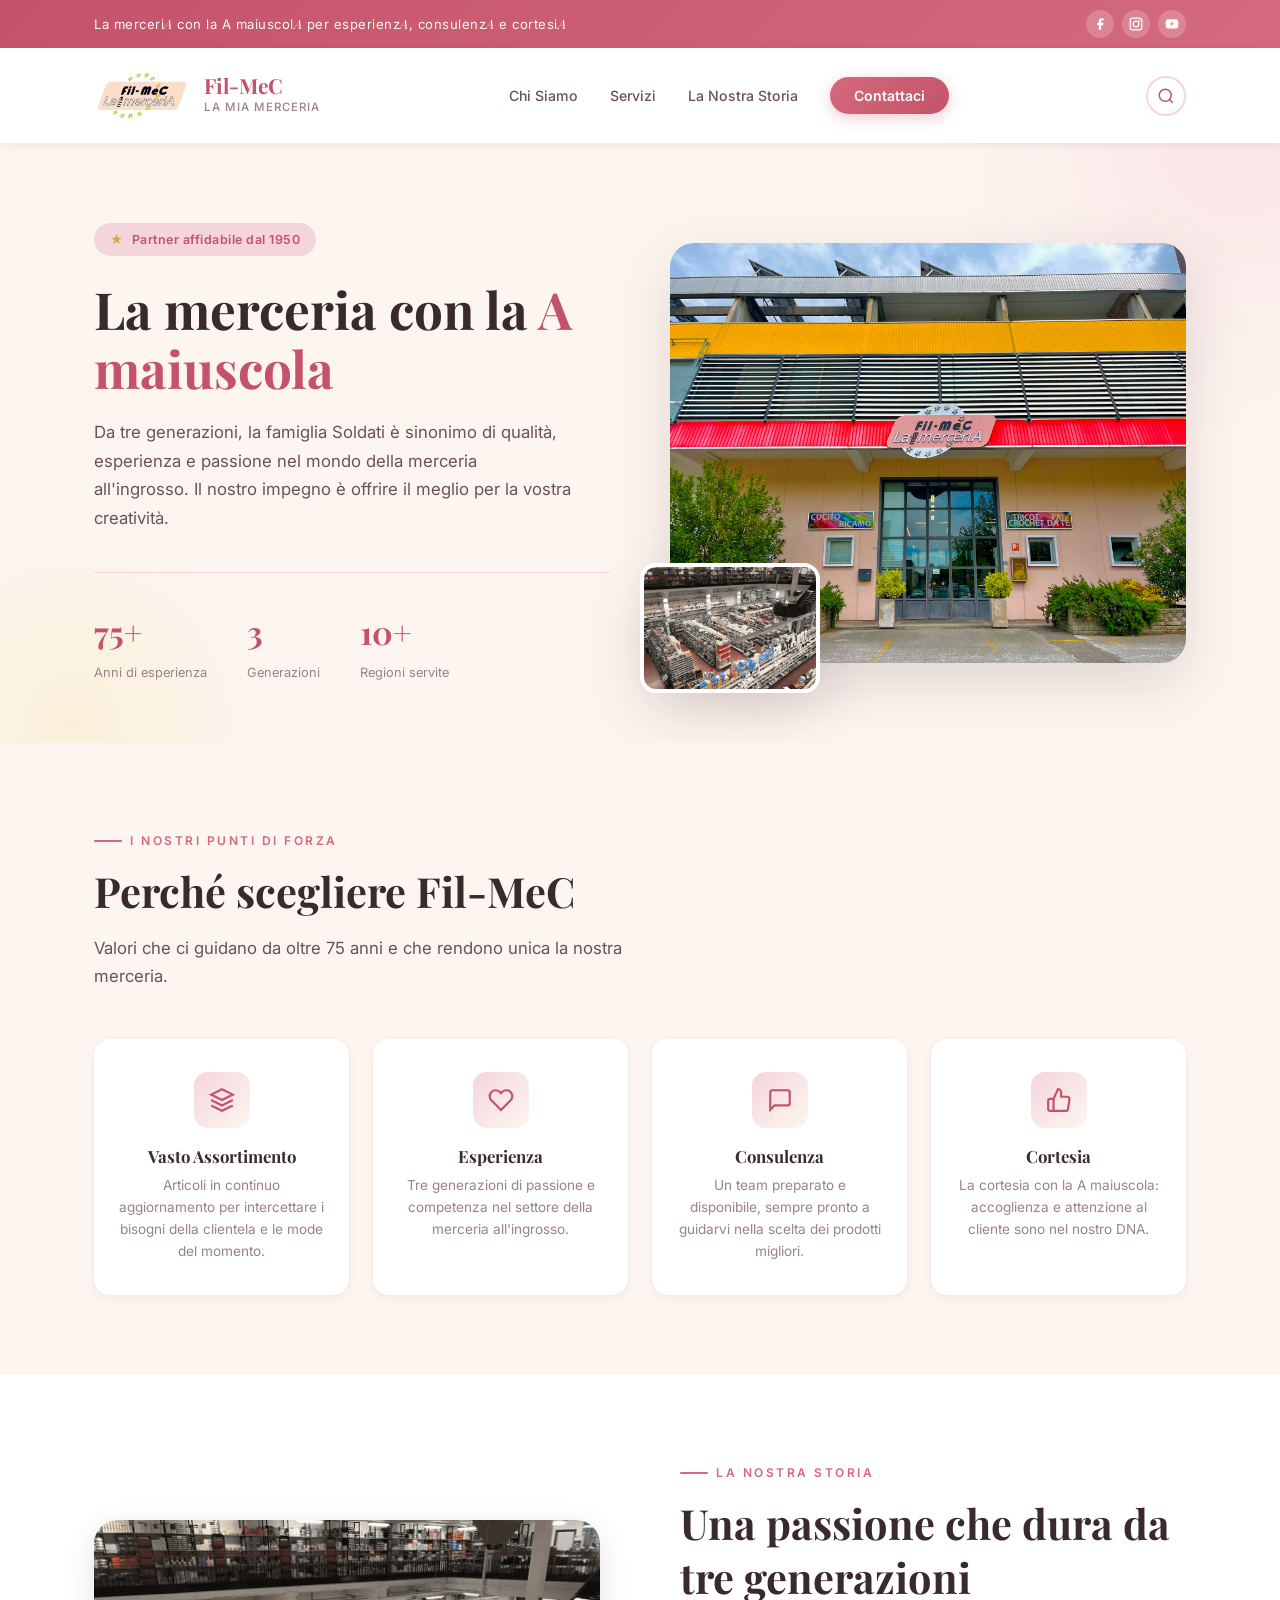
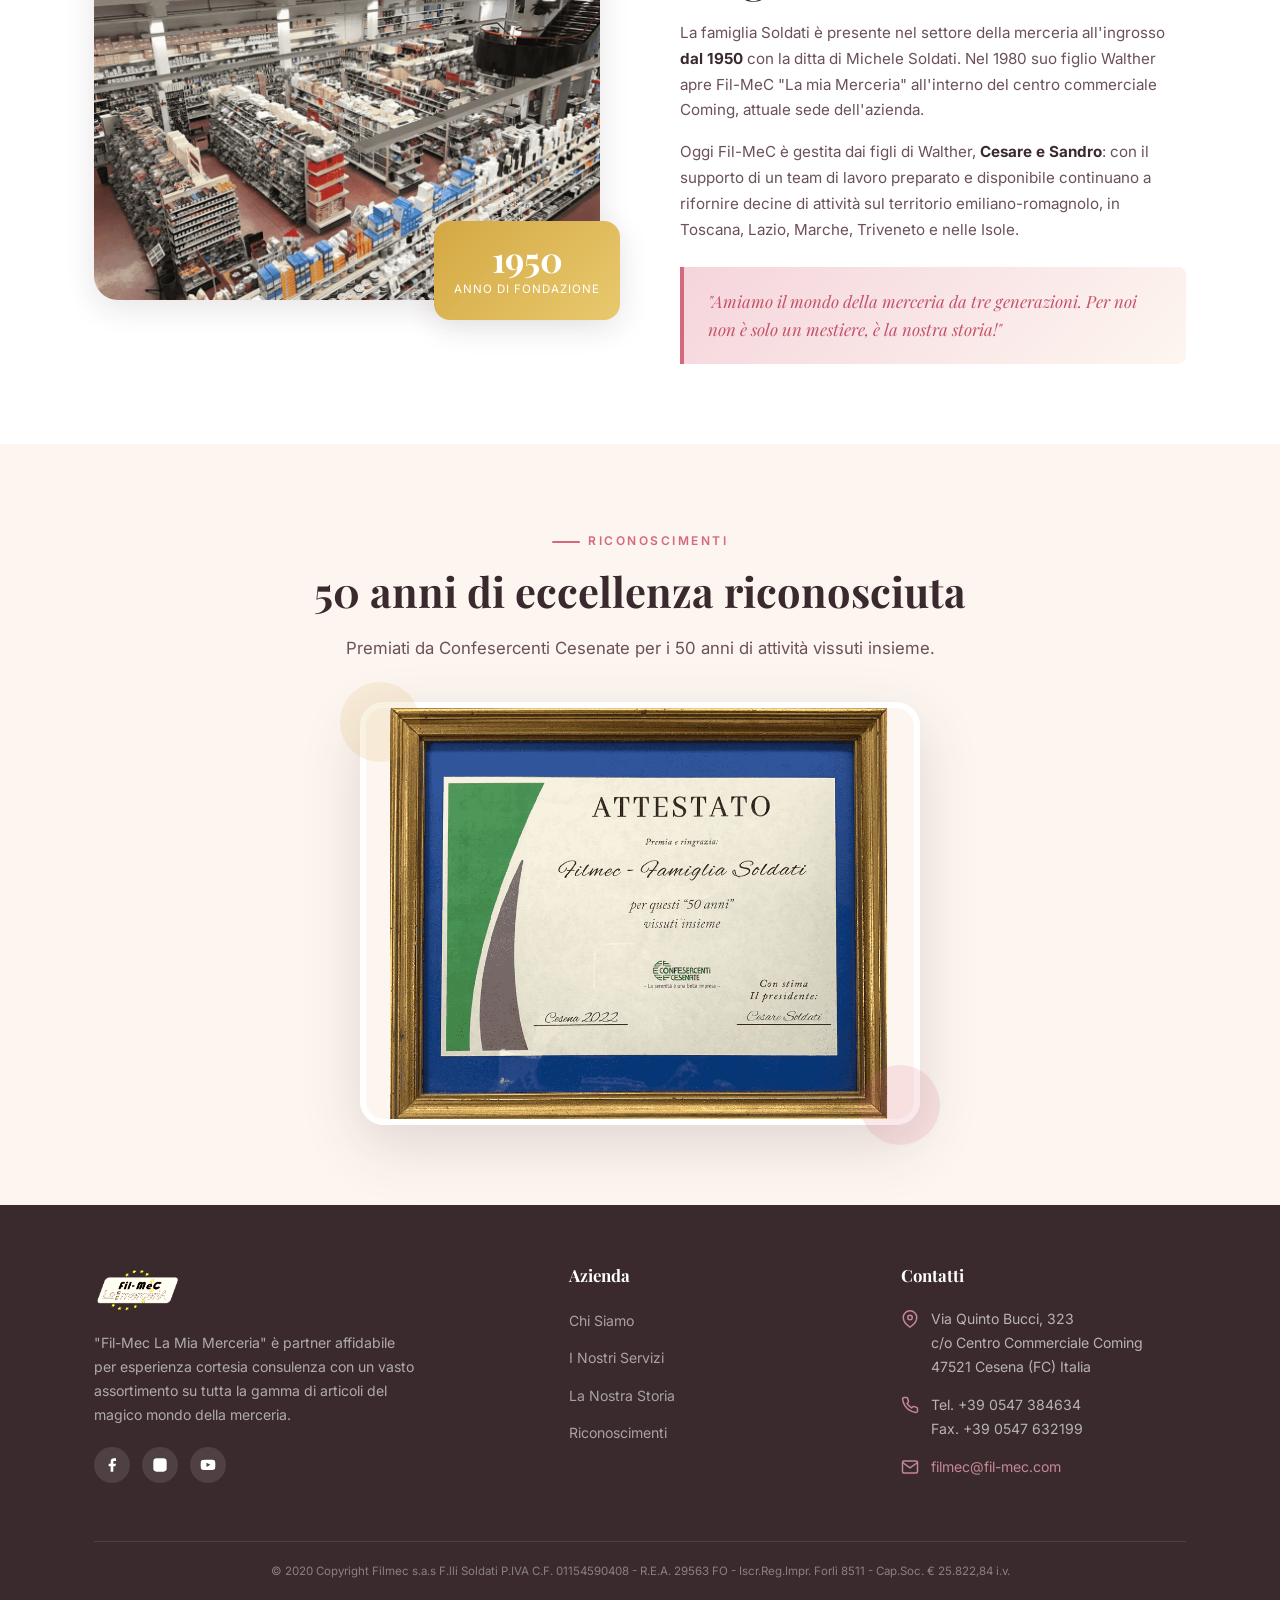
==== commit 894d7df1: "refactor: move admin dashboard markup from index.html to a dedicated admin.html page" ====
--- a/index.html
+++ b/index.html
@@ -289,14 +289,8 @@
           </div>
         </div>
       </div>
-      <div class="footer-bottom" style="display: flex; justify-content: space-between; align-items: center; flex-wrap: wrap; gap: 10px; padding: 20px 0;">
+      <div class="footer-bottom">
         <span>&copy; 2020 Copyright Filmec s.a.s F.lli Soldati P.IVA C.F. 01154590408 - R.E.A. 29563 FO - Iscr.Reg.Impr. Forlì 8511 - Cap.Soc. &euro; 25.822,84 i.v.</span>
-        <a href="#admin" class="admin-link-discreet" id="adminLinkDiscreet" aria-label="Area Riservata">
-          <svg viewBox="0 0 24 24" width="16" height="16" fill="none" stroke="currentColor" stroke-width="2" style="opacity: 0.4; transition: opacity 0.3s, transform 0.3s; vertical-align: middle;">
-            <circle cx="12" cy="12" r="3"/>
-            <path d="M19.4 15a1.65 1.65 0 0 0 .33 1.82l.06.06a2 2 0 1 1-2.83 2.83l-.06-.06a1.65 1.65 0 0 0-1.82-.33 1.65 1.65 0 0 0-1 1.51V21a2 2 0 0 1-4 0v-.09A1.65 1.65 0 0 0 9 19.4a1.65 1.65 0 0 0-1.82.33l-.06.06a2 2 0 1 1-2.83-2.83l.06-.06a1.65 1.65 0 0 0 .33-1.82 1.65 1.65 0 0 0-1.51-1H3a2 2 0 0 1 0-4h.09A1.65 1.65 0 0 0 4.6 9a1.65 1.65 0 0 0-.33-1.82l-.06-.06a2 2 0 1 1 2.83-2.83l.06.06a1.65 1.65 0 0 0 1.82.33H9a1.65 1.65 0 0 0 1-1.51V3a2 2 0 0 1 4 0v.09a1.65 1.65 0 0 0 1 1.51 1.65 1.65 0 0 0 1.82-.33l.06-.06a2 2 0 1 1 2.83 2.83l-.06.06a1.65 1.65 0 0 0-.33 1.82V9a1.65 1.65 0 0 0 1.51 1H21a2 2 0 0 1 0 4h-.09a1.65 1.65 0 0 0-1.51 1z"/>
-          </svg>
-        </a>
       </div>
     </div>
   </footer>
@@ -340,255 +334,6 @@
       </div>
     </div>
   </div>
-
-  <!-- ================= AREA ADMIN MARKUP ================= -->
-  <!-- MODAL ACCESSO ADMIN -->
-  <div class="admin-modal" id="adminLoginModal">
-    <div class="admin-modal-content login-content">
-      <div class="admin-modal-header">
-        <h3>Area Riservata Admin</h3>
-        <button class="admin-modal-close" onclick="closeAdminLogin()">&times;</button>
-      </div>
-      <div class="admin-modal-body">
-        <p>Inserisci la password di sicurezza per accedere alla gestione dei prodotti.</p>
-        <div class="form-group">
-          <label for="adminPassword">Chiave d'Accesso</label>
-          <input type="password" id="adminPassword" placeholder="••••••••" autocomplete="current-password">
-          <div class="error-message" id="loginErrorMessage">Password non corretta. Riprova.</div>
-        </div>
-        <button class="btn btn-gold" style="width:100%; margin-top: 10px;" onclick="submitAdminLogin()">Accedi</button>
-      </div>
-    </div>
-  </div>
-
-  <!-- PANNELLO DASHBOARD ADMIN PRINCIPALE -->
-  <div class="admin-panel-overlay" id="adminPanel">
-    <div class="admin-panel-container">
-      <!-- Admin Header -->
-      <header class="admin-header">
-        <div class="admin-brand">
-          <img src="assets/logo.png" alt="Fil-MeC Logo" class="admin-logo-img">
-          <div>
-            <h2>Fil-MeC | Dashboard Prodotti</h2>
-            <span>Pannello di Controllo e Selezione Ricerca</span>
-          </div>
-        </div>
-        <div class="admin-header-actions">
-          <button class="btn btn-outline btn-sm" onclick="closeAdminDashboard()">Esci dalla Dashboard</button>
-        </div>
-      </header>
-
-      <!-- Stats Grid -->
-      <div class="admin-stats-grid">
-        <div class="admin-stat-card">
-          <div class="admin-stat-icon font-gold">
-            <svg viewBox="0 0 24 24" width="22" height="22" fill="none" stroke="currentColor" stroke-width="2">
-              <path d="M21 16V8a2 2 0 0 0-1-1.73l-7-4a2 2 0 0 0-2 0l-7 4A2 2 0 0 0 3 8v8a2 2 0 0 0 1 1.73l7 4a2 2 0 0 0 2 0l7-4A2 2 0 0 0 21 16z"/>
-            </svg>
-          </div>
-          <div class="admin-stat-info">
-            <span class="admin-stat-val" id="statTotalProducts">0</span>
-            <span class="admin-stat-label">Prodotti Totali</span>
-          </div>
-        </div>
-        <div class="admin-stat-card">
-          <div class="admin-stat-icon text-success">
-            <svg viewBox="0 0 24 24" width="22" height="22" fill="none" stroke="currentColor" stroke-width="2">
-              <path d="M22 11.08V12a10 10 0 1 1-5.93-9.14"/>
-              <polyline points="22 4 12 14.01 9 11.01"/>
-            </svg>
-          </div>
-          <div class="admin-stat-info">
-            <span class="admin-stat-val" id="statActiveProducts">0</span>
-            <span class="admin-stat-label">Visibili in Ricerca</span>
-          </div>
-        </div>
-        <div class="admin-stat-card">
-          <div class="admin-stat-icon text-danger">
-            <svg viewBox="0 0 24 24" width="22" height="22" fill="none" stroke="currentColor" stroke-width="2">
-              <circle cx="12" cy="12" r="10"/>
-              <line x1="15" y1="9" x2="9" y2="15"/>
-              <line x1="9" y1="9" x2="15" y2="15"/>
-            </svg>
-          </div>
-          <div class="admin-stat-info">
-            <span class="admin-stat-val" id="statHiddenProducts">0</span>
-            <span class="admin-stat-label">Nascosti da Ricerca</span>
-          </div>
-        </div>
-      </div>
-
-      <!-- Controls & Actions Bar -->
-      <div class="admin-controls-bar">
-        <div class="admin-filters">
-          <div class="search-input-wrapper">
-            <input type="text" id="adminSearchInput" placeholder="Filtra per nome o codice..." oninput="filterAdminProducts()">
-            <svg viewBox="0 0 24 24" width="16" height="16" fill="none" stroke="currentColor" stroke-width="2" class="search-icon-inner">
-              <circle cx="11" cy="11" r="8"/>
-              <path d="M21 21l-4.35-4.35"/>
-            </svg>
-          </div>
-          <select id="adminCategorySelect" onchange="filterAdminProducts()">
-            <option value="ALL">Tutte le Categorie</option>
-            <option value="Fili">Fili</option>
-            <option value="Bottoni">Bottoni</option>
-            <option value="Cerniere">Cerniere</option>
-            <option value="Nastri">Nastri</option>
-            <option value="Forbici">Forbici</option>
-            <option value="Aghi e Spille">Aghi e Spille</option>
-            <option value="Elastici">Elastici</option>
-            <option value="Uncinetti e Ferri">Uncinetti e Ferri</option>
-            <option value="Accessori">Accessori</option>
-          </select>
-        </div>
-        <div class="admin-actions">
-          <button class="btn btn-gold btn-sm" onclick="openAddProductModal()">
-            <svg viewBox="0 0 24 24" width="14" height="14" fill="none" stroke="currentColor" stroke-width="2" style="margin-right: 5px; vertical-align: middle;">
-              <line x1="12" y1="5" x2="12" y2="19"/>
-              <line x1="5" y1="12" x2="19" y2="12"/>
-            </svg> Aggiungi Prodotto
-          </button>
-          <button class="btn btn-outline btn-sm" onclick="exportProductsJSON()">
-            <svg viewBox="0 0 24 24" width="14" height="14" fill="none" stroke="currentColor" stroke-width="2" style="margin-right: 5px; vertical-align: middle;">
-              <path d="M21 15v4a2 2 0 0 1-2 2H5a2 2 0 0 1-2-2v-4"/>
-              <polyline points="7 10 12 15 17 10"/>
-              <line x1="12" y1="15" x2="12" y2="3"/>
-            </svg> Esporta (JSON)
-          </button>
-          <button class="btn btn-outline btn-sm" onclick="openImportModal()">
-            <svg viewBox="0 0 24 24" width="14" height="14" fill="none" stroke="currentColor" stroke-width="2" style="margin-right: 5px; vertical-align: middle;">
-              <path d="M21 15v4a2 2 0 0 1-2 2H5a2 2 0 0 1-2-2v-4"/>
-              <polyline points="17 8 12 3 7 8"/>
-              <line x1="12" y1="3" x2="12" y2="15"/>
-            </svg> Importa (JSON)
-          </button>
-          <button class="btn btn-danger-outline btn-sm" onclick="triggerResetToDefault()">
-            <svg viewBox="0 0 24 24" width="14" height="14" fill="none" stroke="currentColor" stroke-width="2" style="margin-right: 5px; vertical-align: middle;">
-              <path d="M21.5 2v6h-6M21.34 15.57a10 10 0 1 1-.57-8.38l5.67-5.67"/>
-            </svg> Ripristina
-          </button>
-        </div>
-      </div>
-
-      <!-- Products Display Table -->
-      <div class="admin-table-container">
-        <table class="admin-products-table" id="adminProductsTable">
-          <thead>
-            <tr>
-              <th width="80">Foto</th>
-              <th width="150">Codice</th>
-              <th>Nome Prodotto</th>
-              <th width="150">Categoria</th>
-              <th width="100">Prezzo</th>
-              <th width="120">Visibilità</th>
-              <th width="100">Azioni</th>
-            </tr>
-          </thead>
-          <tbody id="adminProductsList">
-            <!-- Dynamically injected rows -->
-          </tbody>
-        </table>
-      </div>
-    </div>
-  </div>
-
-  <!-- MODAL INSERIMENTO/MODIFICA PRODOTTO -->
-  <div class="admin-modal" id="productFormModal">
-    <div class="admin-modal-content">
-      <div class="admin-modal-header">
-        <h3 id="productModalTitle">Nuovo Prodotto</h3>
-        <button class="admin-modal-close" onclick="closeProductModal()">&times;</button>
-      </div>
-      <div class="admin-modal-body">
-        <form id="productForm" onsubmit="saveProduct(event)">
-          <input type="hidden" id="formOriginalCode">
-          <div class="form-row">
-            <div class="form-group half">
-              <label for="prodCode">Codice Prodotto *</label>
-              <input type="text" id="prodCode" placeholder="FM-FIL-999" required>
-            </div>
-            <div class="form-group half">
-              <label for="prodCategory">Categoria *</label>
-              <select id="prodCategory" required>
-                <option value="Fili">Fili</option>
-                <option value="Bottoni">Bottoni</option>
-                <option value="Cerniere">Cerniere</option>
-                <option value="Nastri">Nastri</option>
-                <option value="Forbici">Forbici</option>
-                <option value="Aghi e Spille">Aghi e Spille</option>
-                <option value="Elastici">Elastici</option>
-                <option value="Uncinetti e Ferri">Uncinetti e Ferri</option>
-                <option value="Accessori">Accessori</option>
-                <option value="Altro">Altro</option>
-              </select>
-            </div>
-          </div>
-          <div class="form-group">
-            <label for="prodName">Nome Prodotto *</label>
-            <input type="text" id="prodName" placeholder="es. Spilli Colorati Extra-Fine" required>
-          </div>
-          <div class="form-row">
-            <div class="form-group half">
-              <label for="prodPrice">Prezzo (€) *</label>
-              <input type="number" id="prodPrice" step="0.01" min="0" placeholder="0.00" required>
-            </div>
-            <div class="form-group half">
-              <label for="prodImageSelect">Immagine Predefinita</label>
-              <select id="prodImageSelect" onchange="syncProductImageInput()">
-                <option value="assets/prod-fili-cucito.png">Fili standard</option>
-                <option value="assets/prod-bottoni.png">Bottoni standard</option>
-                <option value="assets/prod-cerniere.png">Cerniere standard</option>
-                <option value="assets/prod-nastri.png">Nastri standard</option>
-                <option value="assets/prod-forbici.png">Forbici standard</option>
-                <option value="assets/prod-aghi.png">Aghi standard</option>
-                <option value="assets/prod-elastici.png">Elastici standard</option>
-                <option value="assets/prod-uncinetti.png">Uncinetti standard</option>
-                <option value="CUSTOM">Indirizzo personalizzato...</option>
-              </select>
-              <input type="text" id="prodImageCustom" placeholder="assets/custom-img.png" style="display:none; margin-top:8px;">
-            </div>
-          </div>
-          <div class="form-group">
-            <label for="prodDesc">Descrizione</label>
-            <textarea id="prodDesc" rows="3" placeholder="Scrivi una breve descrizione delle caratteristiche del prodotto..."></textarea>
-          </div>
-          <div class="form-group checkbox-group">
-            <label class="switch-container">
-              <input type="checkbox" id="prodVisible" checked>
-              <span class="switch-slider"></span>
-            </label>
-            <span class="checkbox-label" onclick="document.getElementById('prodVisible').click()">Mostra questo prodotto nella barra di ricerca pubblica</span>
-          </div>
-          <div class="form-actions">
-            <button type="button" class="btn btn-outline" onclick="closeProductModal()">Annulla</button>
-            <button type="submit" class="btn btn-gold">Salva Prodotto</button>
-          </div>
-        </form>
-      </div>
-    </div>
-  </div>
-
-  <!-- MODAL IMPORTAZIONE JSON -->
-  <div class="admin-modal" id="importModal">
-    <div class="admin-modal-content">
-      <div class="admin-modal-header">
-        <h3>Importa Database Prodotti (JSON)</h3>
-        <button class="admin-modal-close" onclick="closeImportModal()">&times;</button>
-      </div>
-      <div class="admin-modal-body">
-        <p>Incolla qui sotto il contenuto del file JSON o dell'esportazione precedente per sovrascrivere o caricare l'elenco dei prodotti.</p>
-        <div class="form-group">
-          <textarea id="importTextarea" rows="10" placeholder="[{ &quot;code&quot;: &quot;...&quot;, &quot;name&quot;: &quot;...&quot;, ... }]" style="font-family: monospace; font-size: 11px; width: 100%; box-sizing: border-box; padding: 10px; border-radius: 6px; border: 1px solid rgba(255,255,255,0.1); background: rgba(0,0,0,0.3); color: #fff;"></textarea>
-          <div class="error-message" id="importErrorMessage">Formato JSON non valido. Controlla la sintassi.</div>
-        </div>
-        <div class="form-actions">
-          <button class="btn btn-outline" onclick="closeImportModal()">Annulla</button>
-          <button class="btn btn-gold" onclick="submitImportJSON()">Carica Database</button>
-        </div>
-      </div>
-    </div>
-  </div>
-
   <script src="products.js"></script>
   <script>
     // Mobile menu toggle
@@ -778,361 +523,6 @@
       }
     });
 
-    // ============================================
-    // ===== AREA ADMIN JAVASCRIPT CONTROLLER =====
-    // ============================================
-    const ADMIN_PASSWORD = "filmec1950";
-    let isAdminAuthenticated = false;
-
-    // Monitora il cambio hash dell'URL per gestire la navigazione dell'admin
-    window.addEventListener('hashchange', checkHashRoute);
-    window.addEventListener('DOMContentLoaded', checkHashRoute);
-
-    function checkHashRoute() {
-      const hash = window.location.hash;
-      if (hash === '#admin') {
-        const isAuth = sessionStorage.getItem('filmec_admin_auth') === 'true';
-        if (isAuth) {
-          isAdminAuthenticated = true;
-          openAdminDashboard();
-        } else {
-          openAdminLoginModal();
-        }
-      } else {
-        // Se si esce dal hash admin, chiude i pannelli admin
-        document.getElementById('adminPanel').classList.remove('open');
-        document.getElementById('adminLoginModal').classList.remove('open');
-        document.body.style.overflow = '';
-      }
-    }
-
-    // Modal Login Gestori
-    function openAdminLoginModal() {
-      document.getElementById('adminLoginModal').classList.add('open');
-      document.getElementById('adminPassword').value = '';
-      document.getElementById('loginErrorMessage').style.display = 'none';
-      setTimeout(() => document.getElementById('adminPassword').focus(), 150);
-    }
-
-    function closeAdminLogin() {
-      document.getElementById('adminLoginModal').classList.remove('open');
-      if (window.location.hash === '#admin') {
-        window.location.hash = '';
-      }
-    }
-
-    function submitAdminLogin() {
-      const passwordInput = document.getElementById('adminPassword').value;
-      if (passwordInput === ADMIN_PASSWORD) {
-        isAdminAuthenticated = true;
-        sessionStorage.setItem('filmec_admin_auth', 'true');
-        document.getElementById('adminLoginModal').classList.remove('open');
-        openAdminDashboard();
-      } else {
-        document.getElementById('loginErrorMessage').style.display = 'block';
-        document.getElementById('adminPassword').focus();
-      }
-    }
-
-    // Aggiunge invio con il tasto Enter nel form di login
-    document.getElementById('adminPassword').addEventListener('keydown', (e) => {
-      if (e.key === 'Enter') submitAdminLogin();
-    });
-
-    // Dashboard Admin
-    function openAdminDashboard() {
-      document.getElementById('adminPanel').classList.add('open');
-      document.body.style.overflow = 'hidden'; // Impedisce lo scroll del sito principale sotto la dashboard
-      renderAdminProducts();
-    }
-
-    function closeAdminDashboard() {
-      document.getElementById('adminPanel').classList.remove('open');
-      document.body.style.overflow = '';
-      window.location.hash = '';
-    }
-
-    // Rende dinamici i dati della dashboard e della lista dei prodotti
-    function renderAdminProducts() {
-      const listContainer = document.getElementById('adminProductsList');
-      const searchQuery = document.getElementById('adminSearchInput').value.trim().toLowerCase();
-      const catFilter = document.getElementById('adminCategorySelect').value;
-
-      // Filtri
-      let filtered = products;
-      if (searchQuery) {
-        filtered = filtered.filter(p =>
-          p.name.toLowerCase().includes(searchQuery) ||
-          p.code.toLowerCase().includes(searchQuery) ||
-          p.description.toLowerCase().includes(searchQuery)
-        );
-      }
-      if (catFilter !== 'ALL') {
-        filtered = filtered.filter(p => p.category === catFilter);
-      }
-
-      // Statistiche
-      const total = products.length;
-      const active = products.filter(p => p.visible !== false).length;
-      const hidden = products.filter(p => p.visible === false).length;
-
-      document.getElementById('statTotalProducts').innerText = total;
-      document.getElementById('statActiveProducts').innerText = active;
-      document.getElementById('statHiddenProducts').innerText = hidden;
-
-      if (filtered.length === 0) {
-        listContainer.innerHTML = `
-          <tr>
-            <td colspan="7" style="text-align: center; padding: 40px; color: var(--text-light);">
-              Nessun prodotto corrisponde ai criteri di ricerca.
-            </td>
-          </tr>
-        `;
-        return;
-      }
-
-      // Iniezione righe tabella
-      listContainer.innerHTML = filtered.map(p => `
-        <tr>
-          <td>
-            <img src="${p.image}" alt="${p.name}" class="admin-prod-img-thumb">
-          </td>
-          <td><strong style="color:var(--gold-light); font-family:monospace;">${p.code}</strong></td>
-          <td>
-            <div class="admin-prod-name">${p.name}</div>
-            <div class="admin-prod-desc">${p.description || 'Nessuna descrizione.'}</div>
-          </td>
-          <td>
-            <span class="admin-category-badge">${p.category}</span>
-          </td>
-          <td>
-            <span class="admin-prod-price">&euro; ${p.price.toFixed(2)}</span>
-          </td>
-          <td>
-            <label class="switch-container">
-              <input type="checkbox" ${p.visible !== false ? 'checked' : ''} onchange="toggleProductVisibility('${p.code}')">
-              <span class="switch-slider"></span>
-            </label>
-          </td>
-          <td>
-            <div class="admin-action-buttons">
-              <button class="btn-icon-action edit-btn" onclick="openEditProductModal('${p.code}')" title="Modifica">
-                <svg viewBox="0 0 24 24" width="14" height="14" fill="none" stroke="currentColor" stroke-width="2">
-                  <path d="M12 20h9M16.5 3.5a2.121 2.121 0 0 1 3 3L7 19l-4 1 1-4L16.5 3.5z"/>
-                </svg>
-              </button>
-              <button class="btn-icon-action delete-btn" onclick="triggerDeleteProduct('${p.code}')" title="Elimina">
-                <svg viewBox="0 0 24 24" width="14" height="14" fill="none" stroke="currentColor" stroke-width="2">
-                  <polyline points="3 6 5 6 21 6"/>
-                  <path d="M19 6v14a2 2 0 0 1-2 2H7a2 2 0 0 1-2-2V6m3 0V4a2 2 0 0 1 2-2h4a2 2 0 0 1 2 2v2"/>
-                </svg>
-              </button>
-            </div>
-          </td>
-        </tr>
-      `).join('');
-    }
-
-    function filterAdminProducts() {
-      renderAdminProducts();
-    }
-
-    // Toggle visibilità rapido dello switch
-    function toggleProductVisibility(code) {
-      const idx = products.findIndex(p => p.code === code);
-      if (idx !== -1) {
-        products[idx].visible = products[idx].visible === undefined ? false : !products[idx].visible;
-        saveProductsToStorage(products);
-        renderAdminProducts();
-      }
-    }
-
-    // Modale Gestione Prodotto (Aggiunta/Modifica)
-    function openAddProductModal() {
-      document.getElementById('productForm').reset();
-      document.getElementById('formOriginalCode').value = '';
-      document.getElementById('productModalTitle').innerText = 'Aggiungi Nuovo Prodotto';
-      document.getElementById('prodCode').disabled = false;
-      document.getElementById('prodImageSelect').value = 'assets/prod-fili-cucito.png';
-      document.getElementById('prodImageCustom').style.display = 'none';
-      document.getElementById('prodVisible').checked = true;
-      document.getElementById('productFormModal').classList.add('open');
-    }
-
-    function openEditProductModal(code) {
-      const p = products.find(prod => prod.code === code);
-      if (!p) return;
-
-      document.getElementById('productForm').reset();
-      document.getElementById('formOriginalCode').value = p.code;
-      document.getElementById('productModalTitle').innerText = `Modifica Prodotto: ${p.code}`;
-
-      document.getElementById('prodCode').value = p.code;
-      document.getElementById('prodCode').disabled = true; // Impedisce modifica diretta del codice univoco
-      document.getElementById('prodName').value = p.name;
-      document.getElementById('prodCategory').value = p.category;
-      document.getElementById('prodPrice').value = p.price;
-      document.getElementById('prodDesc').value = p.description || '';
-      document.getElementById('prodVisible').checked = p.visible !== false;
-
-      // Gestisce selezione percorso immagine
-      const presetOptions = Array.from(document.getElementById('prodImageSelect').options).map(o => o.value);
-      if (presetOptions.includes(p.image)) {
-        document.getElementById('prodImageSelect').value = p.image;
-        document.getElementById('prodImageCustom').style.display = 'none';
-      } else {
-        document.getElementById('prodImageSelect').value = 'CUSTOM';
-        document.getElementById('prodImageCustom').value = p.image;
-        document.getElementById('prodImageCustom').style.display = 'block';
-      }
-
-      document.getElementById('productFormModal').classList.add('open');
-    }
-
-    function closeProductModal() {
-      document.getElementById('productFormModal').classList.remove('open');
-    }
-
-    function syncProductImageInput() {
-      const selectVal = document.getElementById('prodImageSelect').value;
-      const customInput = document.getElementById('prodImageCustom');
-      if (selectVal === 'CUSTOM') {
-        customInput.style.display = 'block';
-        customInput.required = true;
-      } else {
-        customInput.style.display = 'none';
-        customInput.required = false;
-      }
-    }
-
-    // Salva il prodotto (Invia form)
-    function saveProduct(e) {
-      e.preventDefault();
-
-      const originalCode = document.getElementById('formOriginalCode').value;
-      const code = document.getElementById('prodCode').value.trim().toUpperCase();
-      const name = document.getElementById('prodName').value.trim();
-      const category = document.getElementById('prodCategory').value;
-      const price = parseFloat(document.getElementById('prodPrice').value);
-      const desc = document.getElementById('prodDesc').value.trim();
-      const visible = document.getElementById('prodVisible').checked;
-
-      // Estrae percorso immagine
-      const imgSelect = document.getElementById('prodImageSelect').value;
-      const image = imgSelect === 'CUSTOM' ? document.getElementById('prodImageCustom').value.trim() : imgSelect;
-
-      const productData = {
-        code,
-        name,
-        category,
-        price,
-        description: desc,
-        image: image || 'assets/prod-fili-cucito.png',
-        visible
-      };
-
-      if (!originalCode) {
-        // Aggiunta Nuovo Prodotto
-        const exists = products.some(p => p.code === code);
-        if (exists) {
-          alert('Errore: Un prodotto con questo codice esiste già! Scegli un codice univoco.');
-          return;
-        }
-        products.push(productData);
-      } else {
-        // Modifica Prodotto Esistente
-        const idx = products.findIndex(p => p.code === originalCode);
-        if (idx !== -1) {
-          products[idx] = productData;
-        }
-      }
-
-      saveProductsToStorage(products);
-      closeProductModal();
-      renderAdminProducts();
-    }
-
-    // Elimina Prodotto
-    function triggerDeleteProduct(code) {
-      const p = products.find(prod => prod.code === code);
-      if (!p) return;
-
-      const confirmDelete = confirm(`Sei sicuro di voler eliminare definitivamente il prodotto "${p.name}" (${p.code})?`);
-      if (confirmDelete) {
-        products = products.filter(prod => prod.code !== code);
-        saveProductsToStorage(products);
-        renderAdminProducts();
-      }
-    }
-
-    // Esporta database JSON scaricando un file locale
-    function exportProductsJSON() {
-      // Clona i dati rimuovendo gli stati temporanei se non necessari o salvando il database pulito
-      const dataStr = "data:text/json;charset=utf-8," + encodeURIComponent(JSON.stringify(products, null, 2));
-      const downloadAnchor = document.createElement('a');
-      downloadAnchor.setAttribute("href", dataStr);
-      downloadAnchor.setAttribute("download", "products.json");
-      document.body.appendChild(downloadAnchor);
-      downloadAnchor.click();
-      downloadAnchor.remove();
-    }
-
-    // Importa database JSON
-    function openImportModal() {
-      document.getElementById('importTextarea').value = '';
-      document.getElementById('importErrorMessage').style.display = 'none';
-      document.getElementById('importModal').classList.add('open');
-    }
-
-    function closeImportModal() {
-      document.getElementById('importModal').classList.remove('open');
-    }
-
-    function submitImportJSON() {
-      const jsonText = document.getElementById('importTextarea').value.trim();
-      const errorMsg = document.getElementById('importErrorMessage');
-
-      if (!jsonText) {
-        errorMsg.innerText = 'Il campo è vuoto. Inserisci del codice JSON valido.';
-        errorMsg.style.display = 'block';
-        return;
-      }
-
-      try {
-        const parsed = JSON.parse(jsonText);
-        // Validazione minima formato database
-        if (!Array.isArray(parsed)) {
-          throw new Error("Il JSON deve essere un array di prodotti.");
-        }
-        
-        // Verifica dei campi obbligatori di base
-        const isValid = parsed.every(p => p.code && p.name && p.category && p.price !== undefined);
-        if (!isValid) {
-          throw new Error("Ogni prodotto deve contenere almeno i campi: code, name, category, price.");
-        }
-
-        // Salva i prodotti ed aggiorna
-        saveProductsToStorage(parsed);
-        closeImportModal();
-        renderAdminProducts();
-        alert('Database prodotti importato e aggiornato con successo nel browser!');
-      } catch (err) {
-        errorMsg.innerText = `Errore di importazione: ${err.message || 'Controlla la sintassi JSON.'}`;
-        errorMsg.style.display = 'block';
-      }
-    }
-
-    // Ripristina ai dati predefiniti statici
-    function triggerResetToDefault() {
-      const confirmReset = confirm(
-        "ATTENZIONE!\nQuesta operazione eliminerà TUTTI i prodotti aggiunti e le modifiche apportate ai prezzi e alle visibilità, ripristinando il catalogo aziendale predefinito.\n\nVuoi procedere?"
-      );
-      if (confirmReset) {
-        resetProductsToDefault();
-        renderAdminProducts();
-        alert("Il catalogo dei prodotti è stato ripristinato con successo ai valori originali!");
-      }
-    }
   </script>
 
 </body>
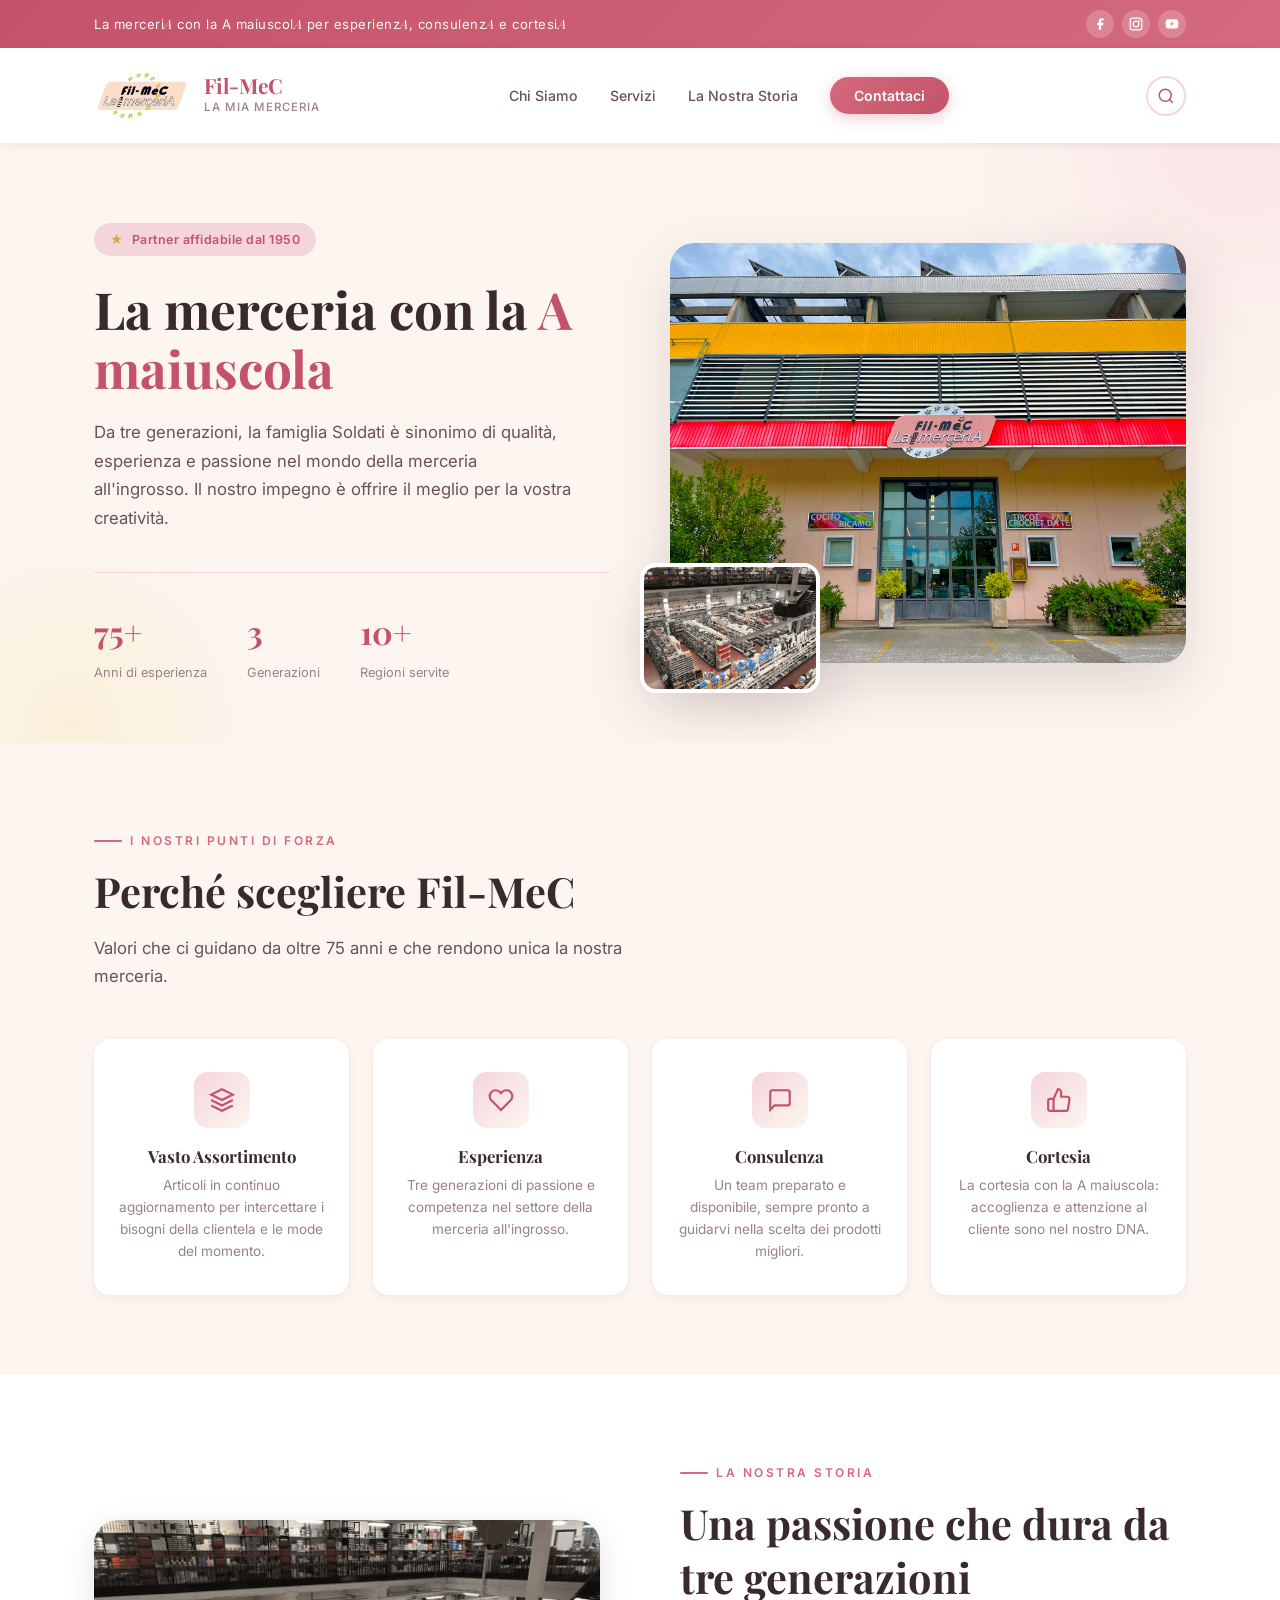
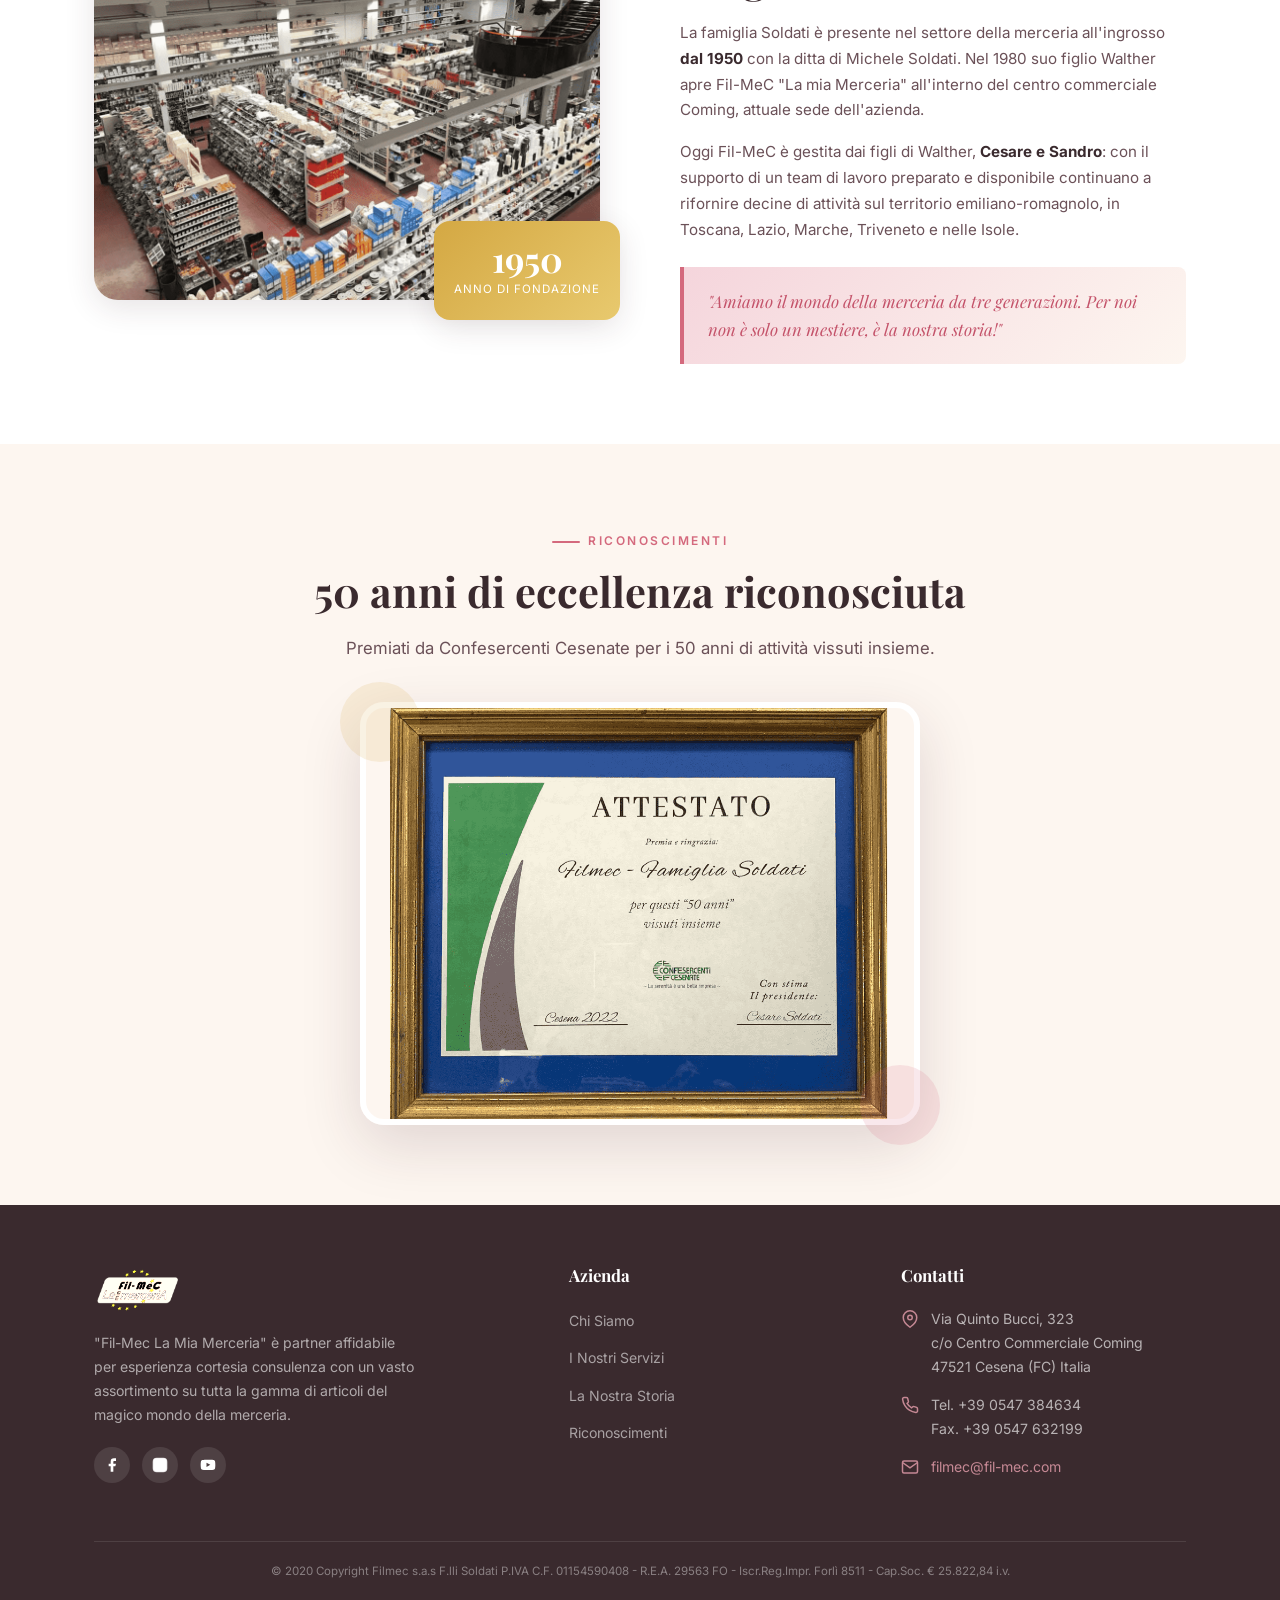
==== commit 9af8cd2c: "Fix: icona Instagram footer + tel: link telefono cliccabile" ====
--- a/index.html
+++ b/index.html
@@ -239,10 +239,10 @@
               </svg>
             </a>
             <a href="https://www.instagram.com/filmecmerceria/" aria-label="Instagram" target="_blank" rel="noopener noreferrer">
-              <svg viewBox="0 0 24 24">
+              <svg viewBox="0 0 24 24" fill="none" stroke="currentColor" stroke-width="2">
                 <rect x="2" y="2" width="20" height="20" rx="5" />
                 <circle cx="12" cy="12" r="5" />
-                <circle cx="17.5" cy="6.5" r="1.5" />
+                <circle cx="17.5" cy="6.5" r="1.5" fill="currentColor" stroke="none" />
               </svg>
             </a>
             <a href="https://www.youtube.com/channel/UC3NHZdohU-Z2zlPI6RCaaJg" aria-label="YouTube" target="_blank" rel="noopener noreferrer">
@@ -278,7 +278,7 @@
               <path
                 d="M22 16.92v3a2 2 0 0 1-2.18 2 19.79 19.79 0 0 1-8.63-3.07 19.5 19.5 0 0 1-6-6 19.79 19.79 0 0 1-3.07-8.67A2 2 0 0 1 4.11 2h3a2 2 0 0 1 2 1.72 12.84 12.84 0 0 0 .7 2.81 2 2 0 0 1-.45 2.11L8.09 9.91a16 16 0 0 0 6 6l1.27-1.27a2 2 0 0 1 2.11-.45 12.84 12.84 0 0 0 2.81.7A2 2 0 0 1 22 16.92z" />
             </svg>
-            <span>Tel. +39 0547 384634<br>Fax. +39 0547 632199</span>
+            <span><a href="tel:+390547384634" style="color:inherit; text-decoration:none;">Tel. +39 0547 384634</a><br><span style="color:inherit;">Fax. +39 0547 632199</span></span>
           </div>
           <div class="footer-contact-item">
             <svg viewBox="0 0 24 24" fill="none" stroke="currentColor" stroke-width="2">
@@ -307,7 +307,7 @@
   <div class="product-popup-overlay" id="productPopupOverlay" onclick="closeProductPopup(event)">
     <div class="product-popup" id="productPopup">
       <div class="product-popup-image">
-        <img id="popupImage" src="" alt="">
+        <img id="popupImage" src="" alt="" onclick="event.stopPropagation(); openLightbox(this)" style="cursor: zoom-in;">
         <div class="product-popup-image-overlay"></div>
         <span class="product-popup-badge" id="popupCategory"></span>
         <button class="product-popup-close" onclick="closeProductPopupDirect()" aria-label="Chiudi">&times;</button>
@@ -320,7 +320,7 @@
         <h2 class="product-popup-title" id="popupTitle"></h2>
         <p class="product-popup-description" id="popupDesc"></p>
         <div class="product-popup-footer">
-          <div class="product-popup-price">
+          <div class="product-popup-price" id="popupPriceBlock">
             <span class="product-popup-price-label">Prezzo</span>
             <span class="product-popup-price-value" id="popupPrice"></span>
           </div>
@@ -444,7 +444,7 @@
               <h4 class="search-result-name">${highlightMatch(p.name, query)}</h4>
               <p class="search-result-desc">${p.description}</p>
               <div class="search-result-meta">
-                <span class="search-result-price">&euro; ${p.price.toFixed(2)}</span>
+                ${p.price !== undefined && p.price !== null && p.price !== '' ? `<span class="search-result-price">&euro; ${parseFloat(p.price).toFixed(2)}</span>` : ''}
                 <span class="search-result-code">${p.code}</span>
               </div>
             </div>
@@ -473,7 +473,13 @@
       document.getElementById('popupCode').textContent = p.code;
       document.getElementById('popupTitle').textContent = p.name;
       document.getElementById('popupDesc').textContent = p.description || 'Nessuna descrizione disponibile.';
-      document.getElementById('popupPrice').textContent = '\u20ac ' + p.price.toFixed(2);
+      const priceBlock = document.getElementById('popupPriceBlock');
+      if (p.price !== undefined && p.price !== null && p.price !== '') {
+        document.getElementById('popupPrice').textContent = '\u20ac ' + parseFloat(p.price).toFixed(2);
+        priceBlock.style.display = '';
+      } else {
+        priceBlock.style.display = 'none';
+      }
 
       productPopupOverlay.classList.add('open');
       document.body.style.overflow = 'hidden';
--- a/styles.css
+++ b/styles.css
@@ -1788,6 +1788,7 @@
   position: absolute;
   inset: 0;
   background: linear-gradient(to bottom, transparent 50%, rgba(58, 42, 46, 0.35) 100%);
+  pointer-events: none;
 }
 
 .product-popup-badge {
